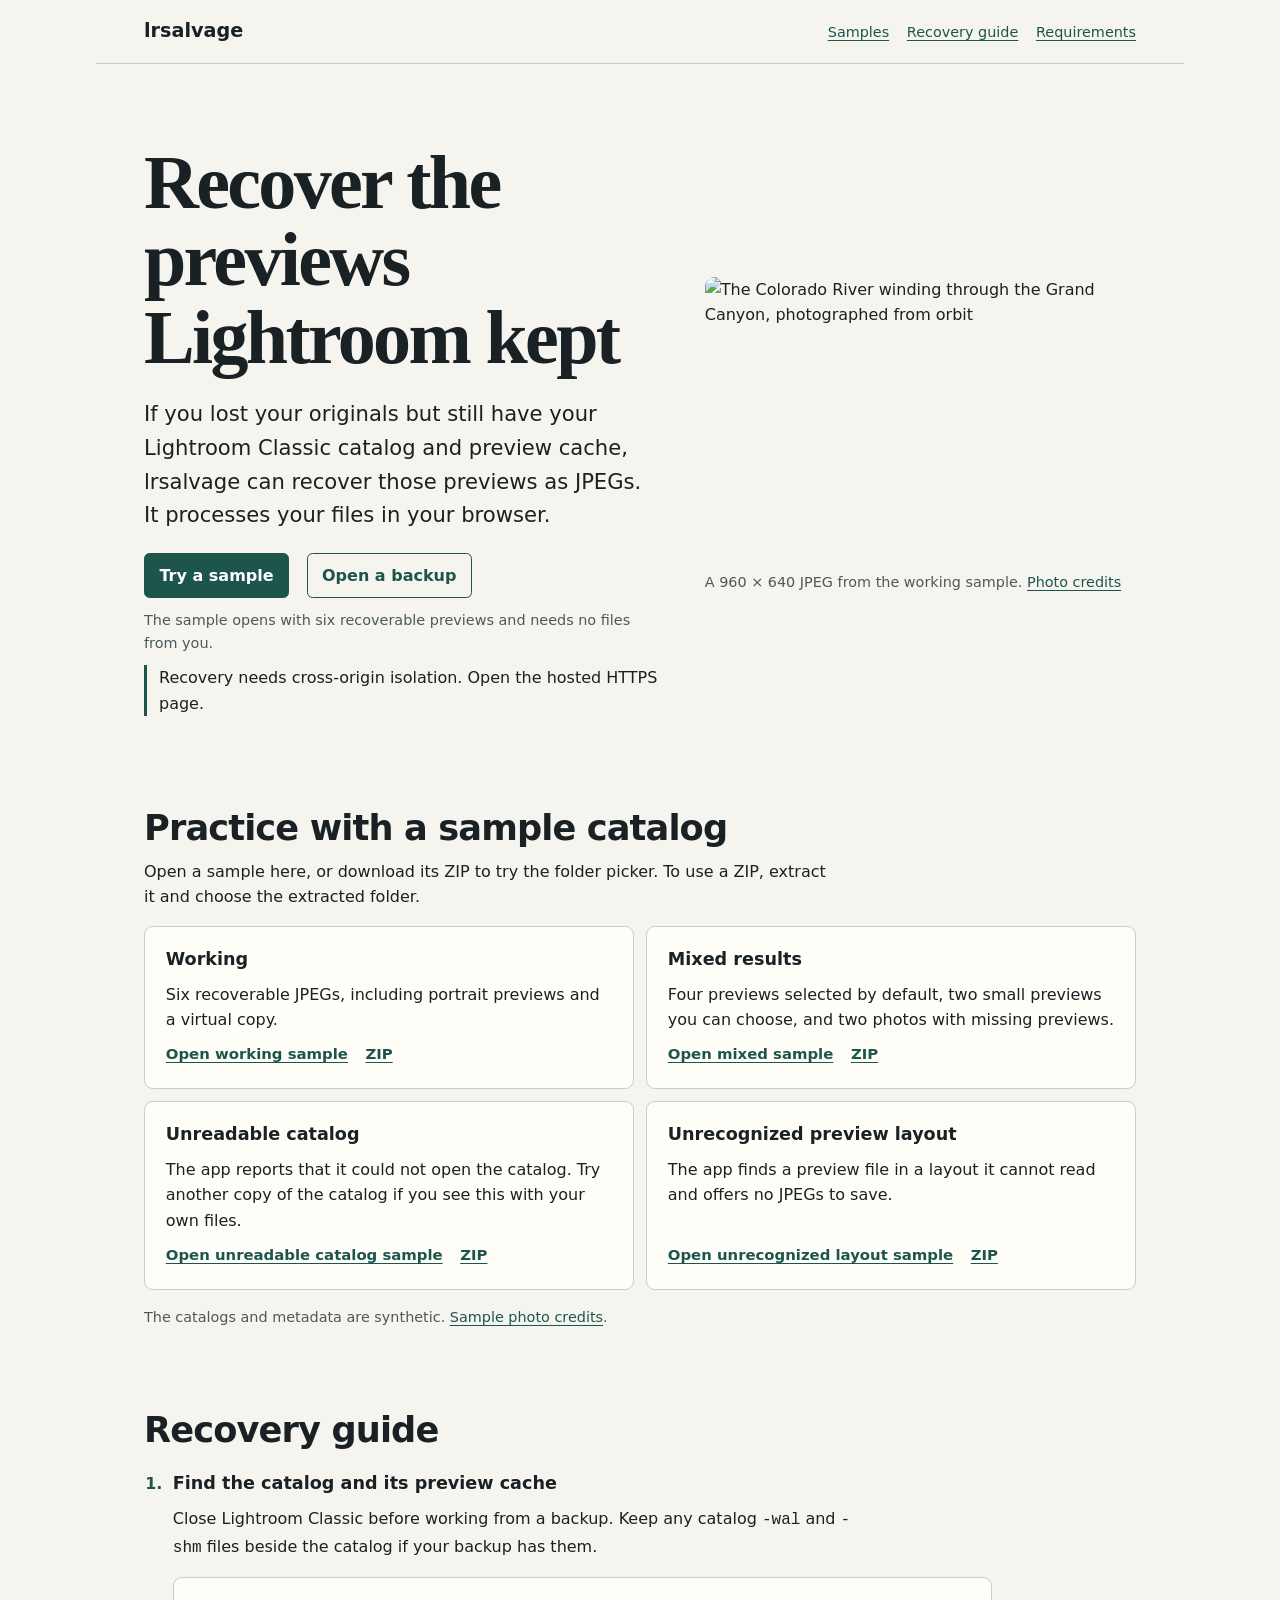
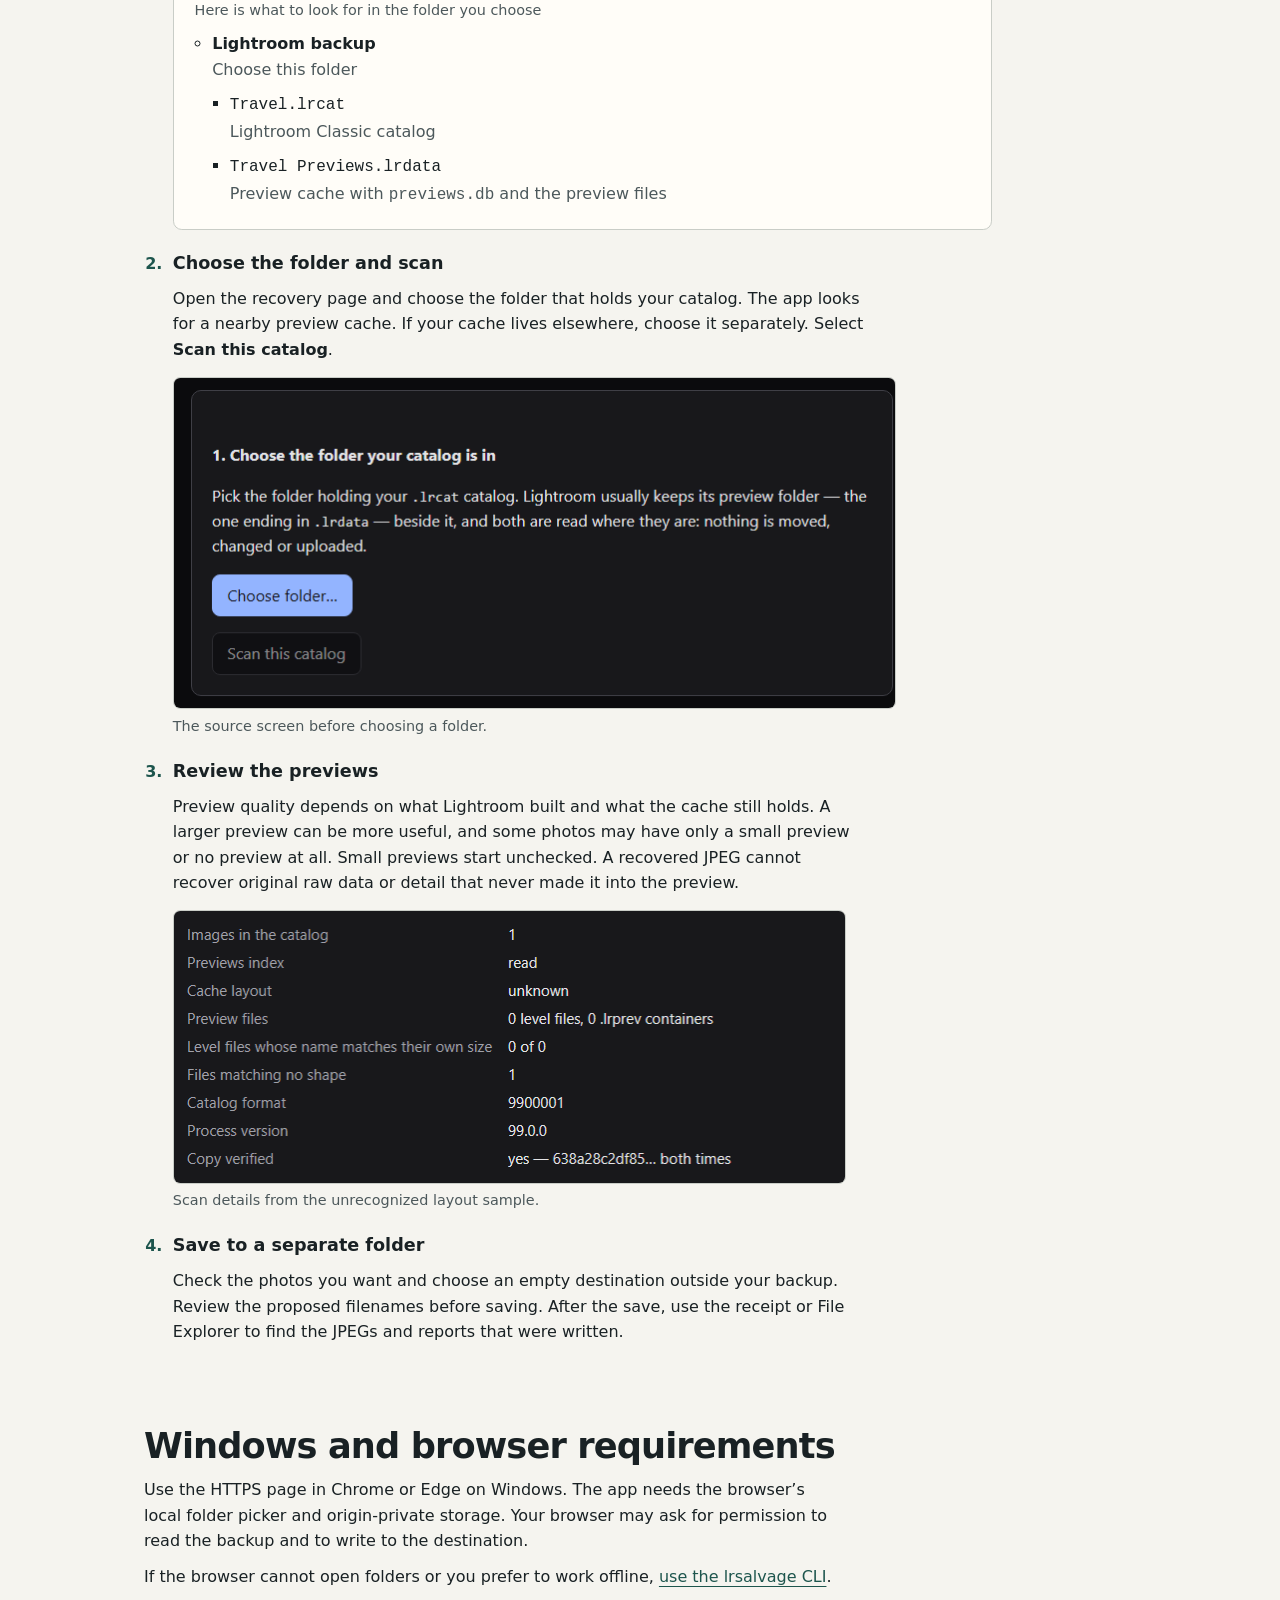
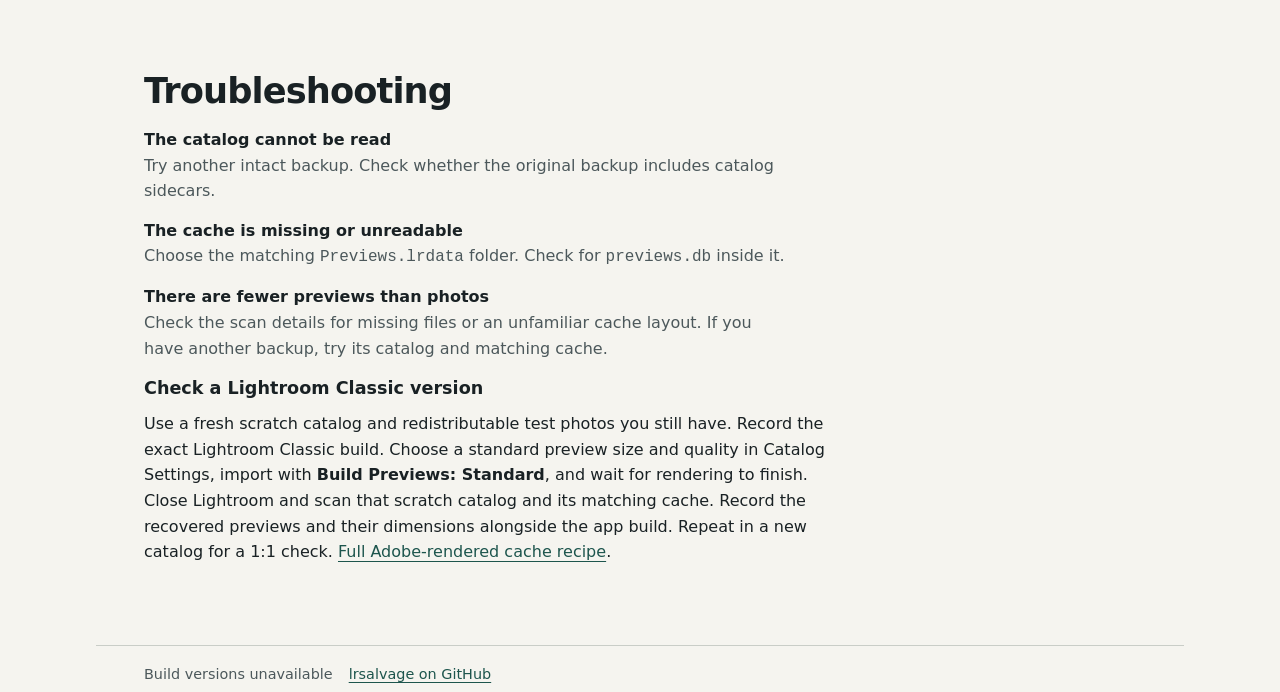
==== crates/lrsalvage-app/web/launch.html @ 4a23bbd0 "feat: ship browser practice samples and static app build Refs #170" ====
<!doctype html>
<html lang="en">
<head>
  <meta charset="utf-8">
  <meta name="viewport" content="width=device-width, initial-scale=1">
  <meta name="description" content="Recover JPEG previews from a Lightroom Classic catalog and preview cache in your browser.">
  <title>lrsalvage · Lightroom Classic preview recovery</title>
  <link rel="stylesheet" href="./launch.css">
  <script type="module" src="./launch.js"></script>
  <script type="module" src="./build-identity.js"></script>
</head>
<body>
  <header class="masthead">
    <a href="./" aria-current="page">lrsalvage</a>
    <nav aria-label="On this page">
      <a href="#samples">Samples</a>
      <a href="#guide">Recovery guide</a>
      <a href="#requirements">Requirements</a>
    </nav>
  </header>
  <main>
    <section class="intro" aria-labelledby="title">
      <div>
        <h1 id="title">Recover the previews Lightroom kept</h1>
        <p class="summary">
          If you lost your originals but still have your Lightroom Classic catalog and preview cache,
          lrsalvage can recover those previews as JPEGs. It processes your files in your browser.
        </p>
        <div class="actions">
          <a class="primary" href="./recovery?sample=working">Try a sample</a>
          <a class="secondary" href="./recovery">Open a backup</a>
        </div>
        <p class="fine">The sample opens with six recoverable previews and needs no files from you.</p>
        <p id="browser-warning" role="status" hidden></p>
      </div>
      <figure class="example">
        <img src="./practice/preview.jpg" width="960" height="640" alt="The Colorado River winding through the Grand Canyon, photographed from orbit">
        <figcaption>A 960 × 640 JPEG from the working sample. <a href="./practice/credits.txt">Photo credits</a></figcaption>
      </figure>
    </section>

    <section id="samples" aria-labelledby="sample-title">
      <h2 id="sample-title">Practice with a sample catalog</h2>
      <p>Open a sample here, or download its ZIP to try the folder picker. To use a ZIP, extract it and choose the extracted folder.</p>
      <ul class="samples">
        <li>
          <h3>Working</h3>
          <p>Six recoverable JPEGs, including portrait previews and a virtual copy.</p>
          <div class="sample-actions">
            <a href="./recovery?sample=working">Open working sample</a>
            <a href="./practice/working.zip" download aria-label="Download working sample ZIP">ZIP</a>
          </div>
        </li>
        <li>
          <h3>Mixed results</h3>
          <p>Four previews selected by default, two small previews you can choose, and two photos with missing previews.</p>
          <div class="sample-actions">
            <a href="./recovery?sample=mixed">Open mixed sample</a>
            <a href="./practice/mixed.zip" download aria-label="Download mixed sample ZIP">ZIP</a>
          </div>
        </li>
        <li>
          <h3>Unreadable catalog</h3>
          <p>The app reports that it could not open the catalog. Try another copy of the catalog if you see this with your own files.</p>
          <div class="sample-actions">
            <a href="./recovery?sample=unreadable-catalog">Open unreadable catalog sample</a>
            <a href="./practice/unreadable-catalog.zip" download aria-label="Download unreadable catalog sample ZIP">ZIP</a>
          </div>
        </li>
        <li>
          <h3>Unrecognized preview layout</h3>
          <p>The app finds a preview file in a layout it cannot read and offers no JPEGs to save.</p>
          <div class="sample-actions">
            <a href="./recovery?sample=unrecognized-layout">Open unrecognized layout sample</a>
            <a href="./practice/unrecognized-layout.zip" download aria-label="Download unrecognized layout sample ZIP">ZIP</a>
          </div>
        </li>
      </ul>
      <p class="fine">The catalogs and metadata are synthetic. <a href="./practice/credits.txt">Sample photo credits</a>.</p>
    </section>

    <section id="guide" aria-labelledby="guide-title">
      <h2 id="guide-title">Recovery guide</h2>
      <ol class="steps">
        <li>
          <h3>Find the catalog and its preview cache</h3>
          <p>
            Close Lightroom Classic before working from a backup. Keep any catalog
            <code>-wal</code> and <code>-shm</code> files beside the catalog if your backup has them.
          </p>
          <figure class="folder">
            <figcaption>Here is what to look for in the folder you choose</figcaption>
            <ul>
              <li><strong>Lightroom backup</strong><span>Choose this folder</span>
                <ul>
                  <li><code>Travel.lrcat</code><span>Lightroom Classic catalog</span></li>
                  <li><code>Travel Previews.lrdata</code><span>Preview cache with <code>previews.db</code> and the preview files</span></li>
                </ul>
              </li>
            </ul>
          </figure>
        </li>
        <li>
          <h3>Choose the folder and scan</h3>
          <p>
            Open the recovery page and choose the folder that holds your catalog. The app looks
            for a nearby preview cache. If your cache lives elsewhere, choose it separately.
            Select <strong>Scan this catalog</strong>.
          </p>
          <figure class="guide-shot">
            <img src="./guide/choose-folder.png" width="723" height="331" loading="lazy" alt="Recovery source screen with a Choose folder button above Scan this catalog">
            <figcaption>The source screen before choosing a folder.</figcaption>
          </figure>
        </li>
        <li>
          <h3>Review the previews</h3>
          <p>
            Preview quality depends on what Lightroom built and what the cache still holds.
            A larger preview can be more useful, and some photos may have only a small preview
            or no preview at all. Small previews start unchecked. A recovered JPEG cannot recover
            original raw data or detail that never made it into the preview.
          </p>
          <figure class="guide-shot">
            <img src="./guide/unrecognized-layout.png" width="673" height="272" loading="lazy" alt="Scan details showing that the preview index was read, the cache layout is unknown, and one file matched no known layout">
            <figcaption>Scan details from the unrecognized layout sample.</figcaption>
          </figure>
        </li>
        <li>
          <h3>Save to a separate folder</h3>
          <p>
            Check the photos you want and choose an empty destination outside your backup.
            Review the proposed filenames before saving. After the save, use the receipt or
            File Explorer to find the JPEGs and reports that were written.
          </p>
        </li>
      </ol>
    </section>

    <section id="requirements" aria-labelledby="requirements-title">
      <h2 id="requirements-title">Windows and browser requirements</h2>
      <p>
        Use the HTTPS page in Chrome or Edge on Windows. The app needs the browser’s local
        folder picker and origin-private storage. Your browser may ask for permission
        to read the backup and to write to the destination.
      </p>
      <p>
        If the browser cannot open folders or you prefer to work offline,
        <a href="https://github.com/marcd35/lrsalvage#quick-start">use the lrsalvage CLI</a>.
      </p>
    </section>

    <section id="troubleshooting" aria-labelledby="troubleshooting-title">
      <h2 id="troubleshooting-title">Troubleshooting</h2>
      <dl>
        <dt>The catalog cannot be read</dt>
        <dd>Try another intact backup. Check whether the original backup includes catalog sidecars.</dd>
        <dt>The cache is missing or unreadable</dt>
        <dd>Choose the matching <code>Previews.lrdata</code> folder. Check for <code>previews.db</code> inside it.</dd>
        <dt>There are fewer previews than photos</dt>
        <dd>Check the scan details for missing files or an unfamiliar cache layout. If you have another backup, try its catalog and matching cache.</dd>
      </dl>
      <h3>Check a Lightroom Classic version</h3>
      <p>
        Use a fresh scratch catalog and redistributable test photos you still have. Record the exact
        Lightroom Classic build. Choose a standard preview size and quality in Catalog Settings,
        import with <strong>Build Previews: Standard</strong>, and wait for rendering to finish.
        Close Lightroom and scan that scratch catalog and its matching cache. Record the recovered
        previews and their dimensions alongside the app build. Repeat in a new catalog for a 1:1 check.
        <a href="https://github.com/marcd35/lrsalvage/blob/main/docs/agents/rendering-a-test-cache.md">Full Adobe-rendered cache recipe</a>.
      </p>
    </section>
  </main>
  <footer>
    <p data-build-identity aria-label="Build versions">Build versions loading…</p>
    <p><a href="https://github.com/marcd35/lrsalvage">lrsalvage on GitHub</a></p>
  </footer>
</body>
</html>
---- crates/lrsalvage-app/web/launch.css ----
:root {
  color-scheme: light dark;
  --bg: #f5f4ef;
  --surface: #fffdf8;
  --ink: #192124;
  --muted: #4c585b;
  --line: #c9cdc7;
  --accent: #1d554d;
  --on-accent: #fff;
  font: 16px/1.6 system-ui, sans-serif;
}

@media (prefers-color-scheme: dark) {
  :root {
    --bg: #171b1c;
    --surface: #202728;
    --ink: #f5f4ef;
    --muted: #c2cccc;
    --line: #4a5958;
    --accent: #a9e2cc;
    --on-accent: #12342f;
  }
}

* { box-sizing: border-box; }
html { scroll-padding-block: 1rem; }
body { margin: 0; background: var(--bg); color: var(--ink); }
a { color: var(--accent); text-underline-offset: 0.22em; }
a:focus-visible { outline: 2px solid var(--accent); outline-offset: 4px; }
main, .masthead, footer { max-width: 68rem; margin-inline: auto; padding-inline: clamp(1rem, 4vw, 3rem); }

.masthead {
  display: flex;
  align-items: baseline;
  justify-content: space-between;
  flex-wrap: wrap;
  gap: 0.5rem 1.5rem;
  padding-block: 1rem;
  border-bottom: 1px solid var(--line);
}

.masthead > a { color: var(--ink); font-size: 1.2rem; font-weight: 750; text-decoration: none; }
nav, .actions, .sample-actions { display: flex; flex-wrap: wrap; align-items: baseline; gap: 0.4rem 1.1rem; }
nav { font-size: 0.9rem; }
section { margin-block: clamp(2.5rem, 7vw, 5rem); }
.intro { display: grid; align-items: center; gap: clamp(1.2rem, 4vw, 2.7rem); }
@media (min-width: 50rem) {
  .intro { grid-template-columns: 1.2fr 1fr; }
}
.example { margin: 0; }
.example img { display: block; width: 100%; height: auto; border-radius: 0.55rem; }
.example figcaption { margin-top: 0.4rem; }
h1, h2, h3, p { margin: 0; }
h1 { font: 650 clamp(2.5rem, 6vw, 4.75rem)/1.02 Georgia, serif; letter-spacing: -0.035em; text-wrap: balance; }
h2 { font-size: clamp(1.6rem, 3vw, 2.2rem); letter-spacing: -0.025em; line-height: 1.18; }
h3 { font-size: 1.1rem; line-height: 1.35; }
section p { max-width: 68ch; margin-block: 0.65rem; }
.summary { font-size: clamp(1.12rem, 2vw, 1.32rem); margin-block: 1.3rem; }
.fine, figcaption, dd { color: var(--muted); }
.fine, figcaption { font-size: 0.9rem; }
.primary, .secondary { display: inline-block; padding: 0.55rem 0.9rem; font-weight: 650; border: 1px solid var(--accent); border-radius: 0.35rem; }
.primary { background: var(--accent); color: var(--on-accent); text-decoration: none; }
.secondary { text-decoration: none; }
.primary:hover, .secondary:hover { text-decoration: underline; }
#browser-warning { padding-left: 0.75rem; border-left: 3px solid var(--accent); }
.samples { display: grid; grid-template-columns: repeat(auto-fit, minmax(min(100%, 21rem), 1fr)); gap: 0.75rem; padding: 0; }
.samples li, .folder { background: var(--surface); border: 1px solid var(--line); border-radius: 0.55rem; padding: clamp(0.85rem, 3vw, 1.3rem); }
.samples li { display: flex; flex-direction: column; list-style: none; }
.sample-actions { margin-top: auto; font-size: 0.93rem; font-weight: 600; }
.steps { padding-left: 1.5rem; max-width: 53rem; }
.steps > li { margin-block: 1.3rem; padding-left: 0.3rem; }
.steps > li::marker { color: var(--accent); font-weight: 750; }
.folder { margin: 1rem 0 0; }
.folder ul { padding-left: 1.1rem; }
.folder li { margin-top: 0.55rem; }
.folder span { display: block; color: var(--muted); }
.guide-shot { margin: 0.9rem 0 0; }
.guide-shot img { display: block; max-width: 100%; height: auto; border-radius: 0.45rem; border: 1px solid var(--line); }
.guide-shot figcaption { margin-top: 0.35rem; }
code { overflow-wrap: anywhere; }
dt { font-weight: 650; }
dd { margin: 0 0 0.85rem; max-width: 64ch; }
footer { border-top: 1px solid var(--line); display: flex; flex-wrap: wrap; gap: 0.4rem 1rem; padding-block: 1.1rem; font-size: 0.9rem; color: var(--muted); }
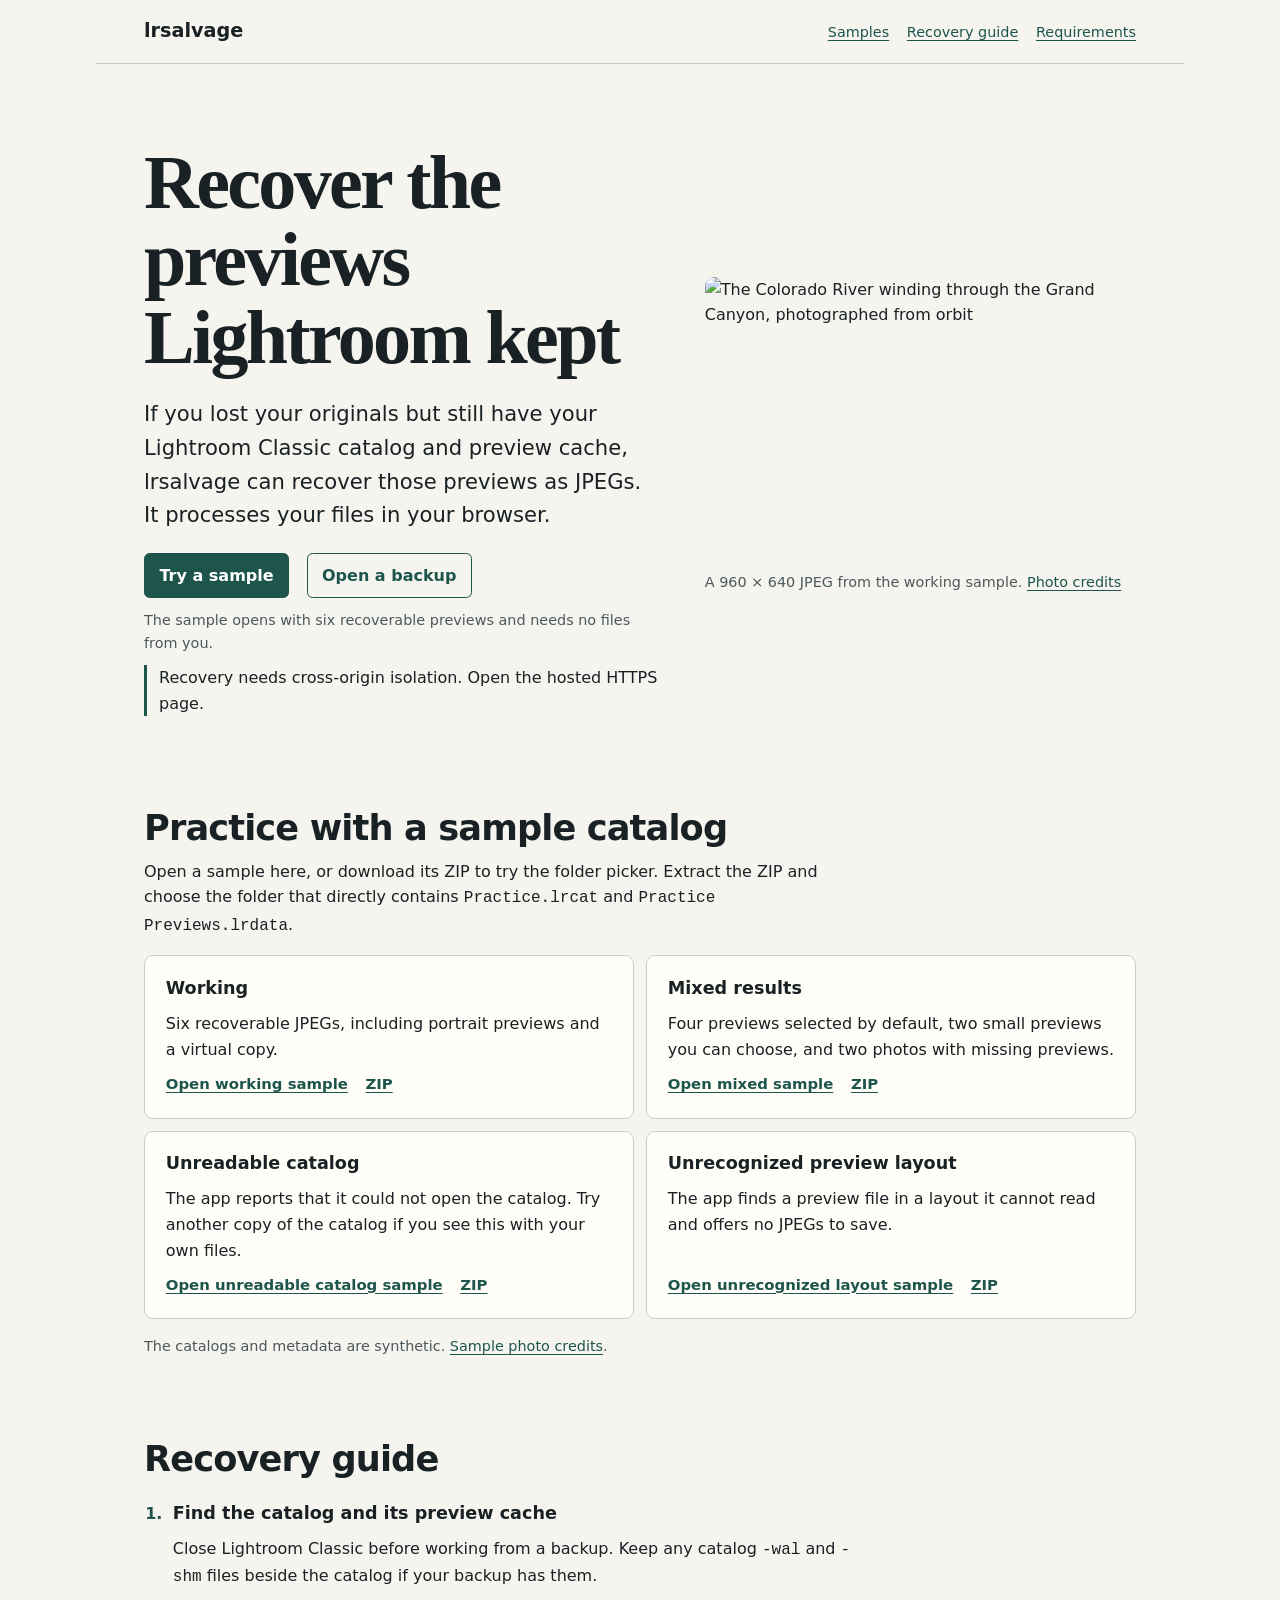
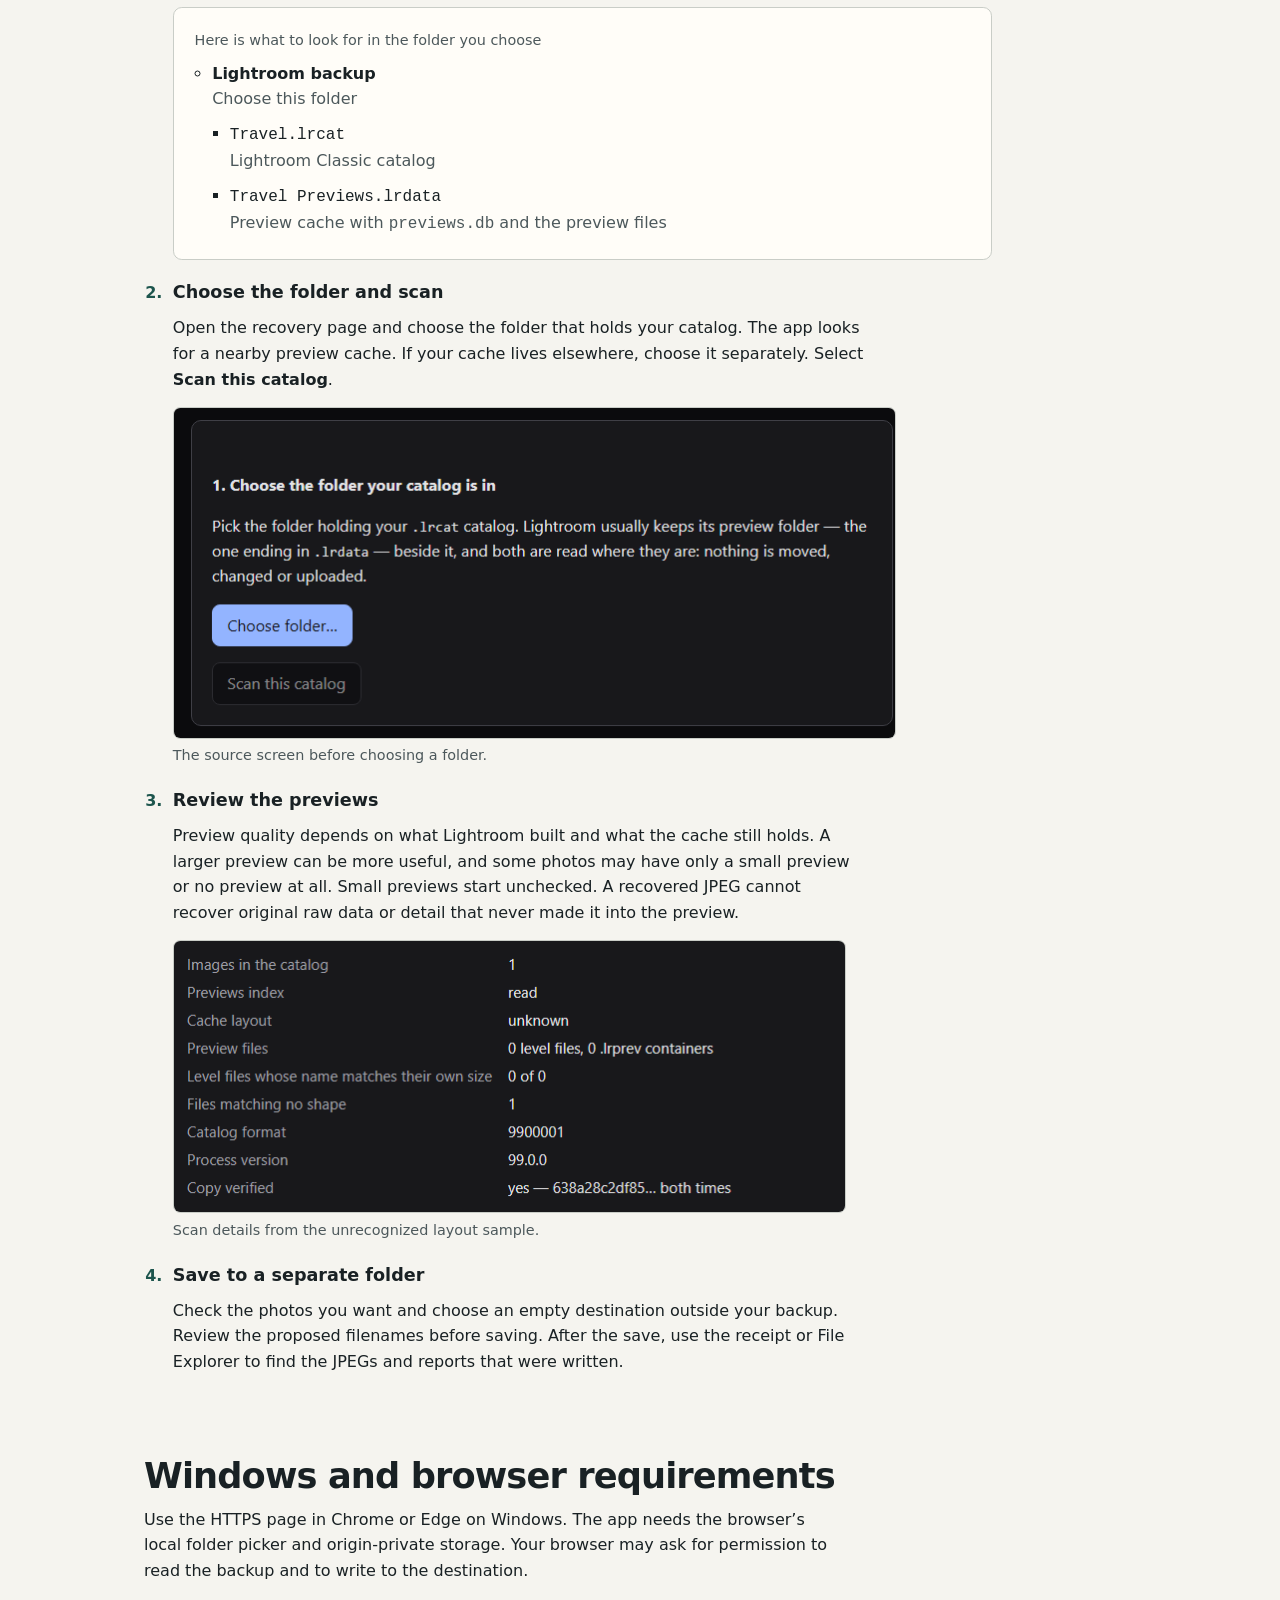
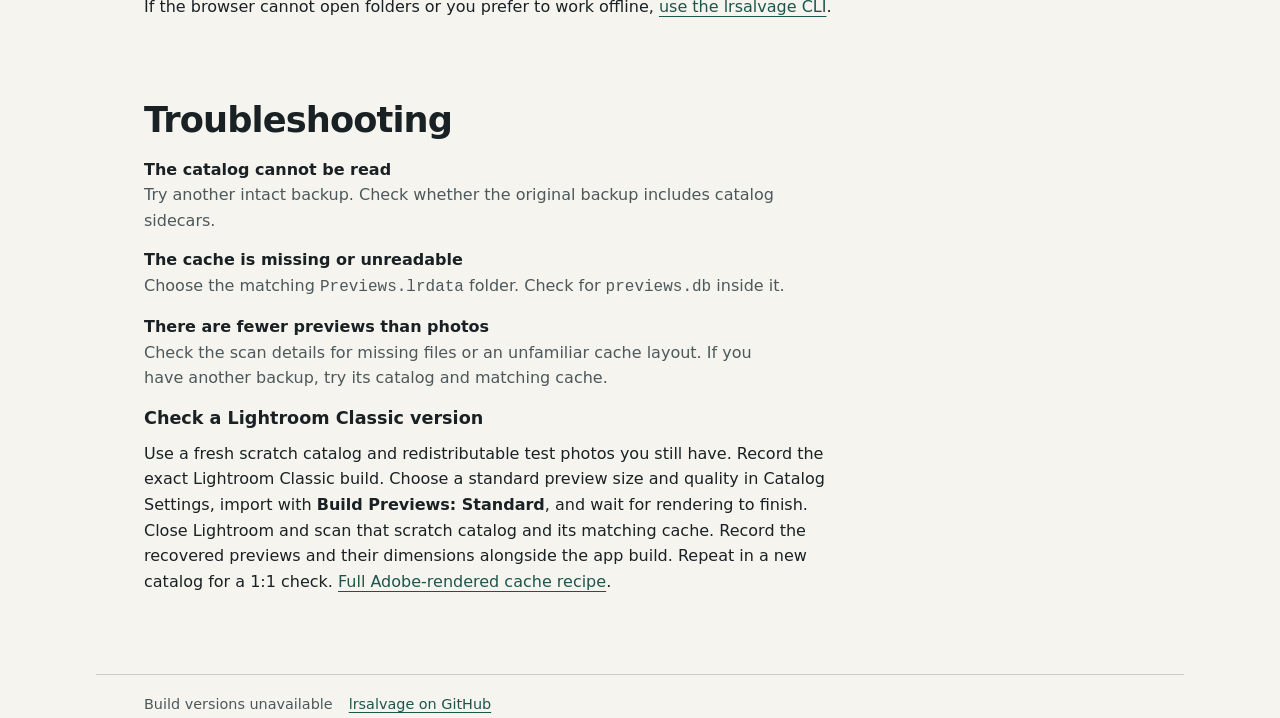
==== commit 8a802173: "fix: package tracked browser assets only Refs #170" ====
--- a/crates/lrsalvage-app/web/launch.html
+++ b/crates/lrsalvage-app/web/launch.html
@@ -41,7 +41,7 @@
 
     <section id="samples" aria-labelledby="sample-title">
       <h2 id="sample-title">Practice with a sample catalog</h2>
-      <p>Open a sample here, or download its ZIP to try the folder picker. To use a ZIP, extract it and choose the extracted folder.</p>
+      <p>Open a sample here, or download its ZIP to try the folder picker. Extract the ZIP and choose the folder that directly contains <code>Practice.lrcat</code> and <code>Practice Previews.lrdata</code>.</p>
       <ul class="samples">
         <li>
           <h3>Working</h3>
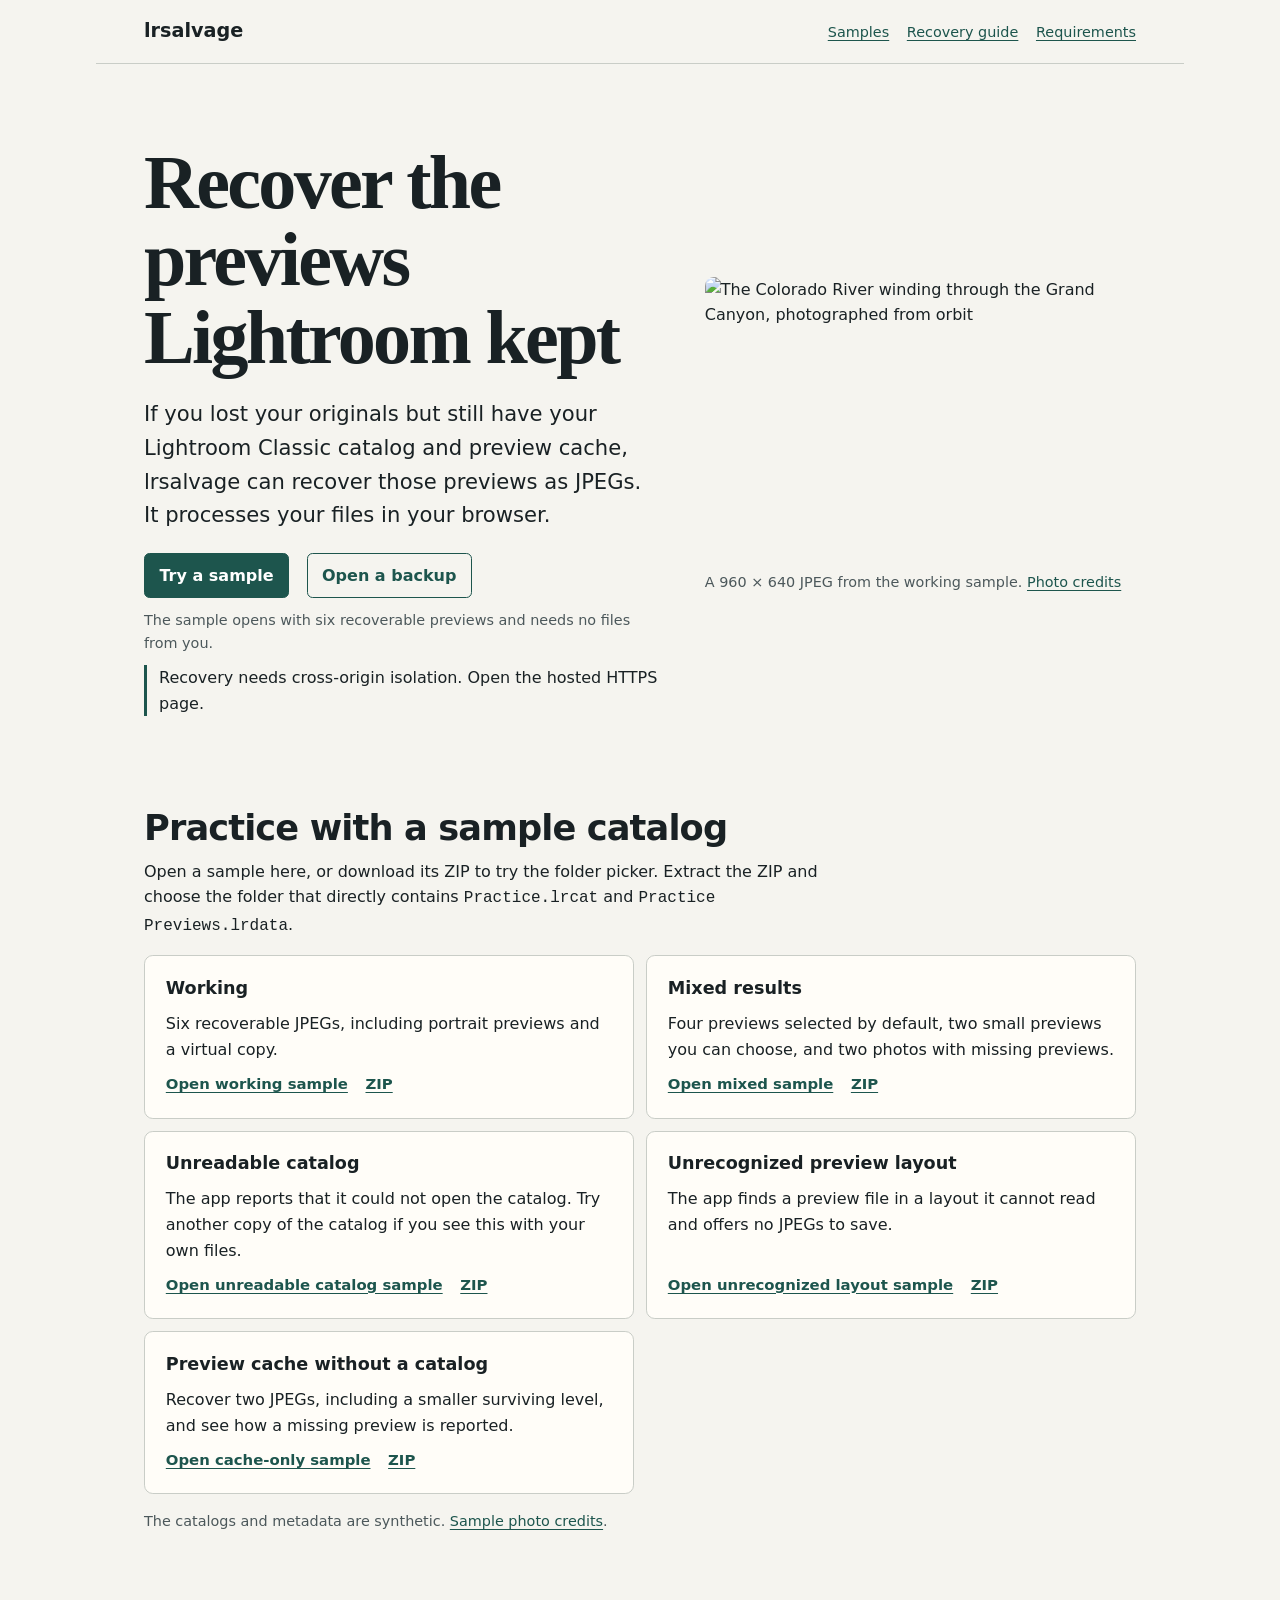
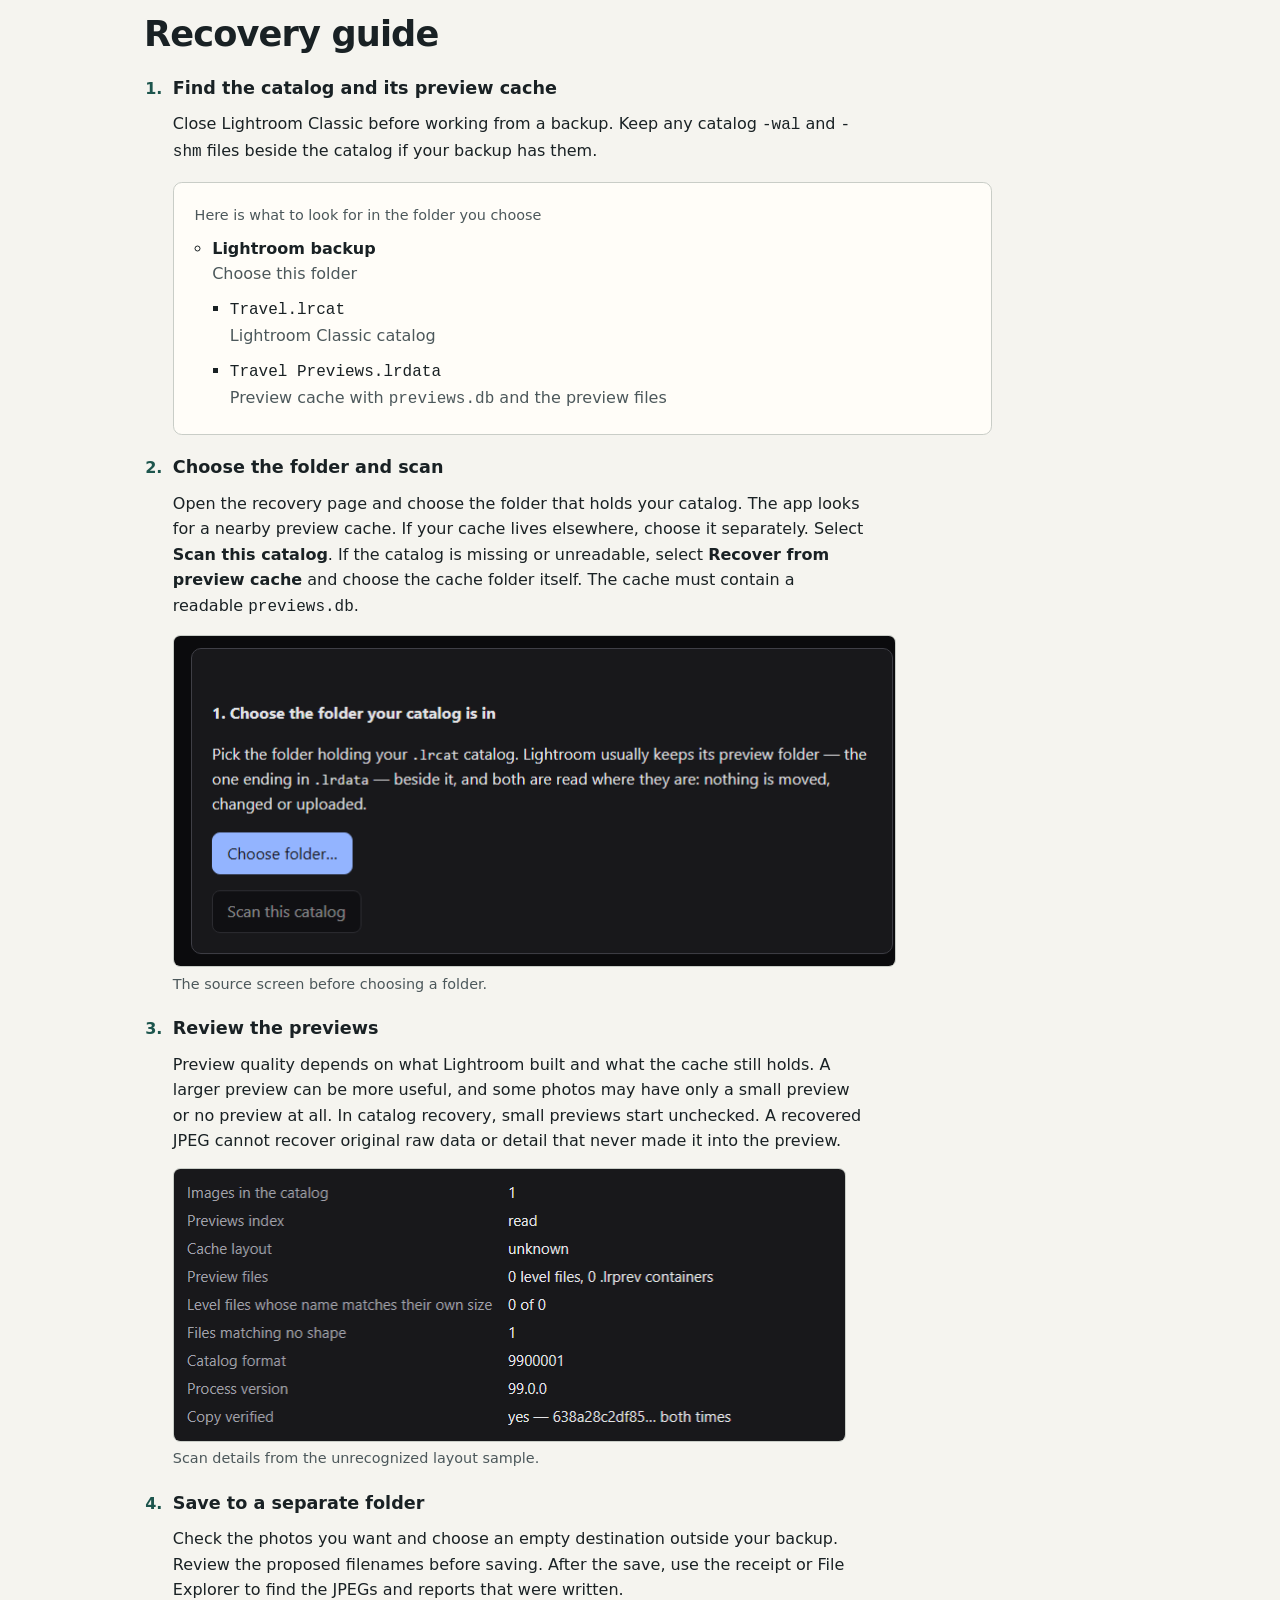
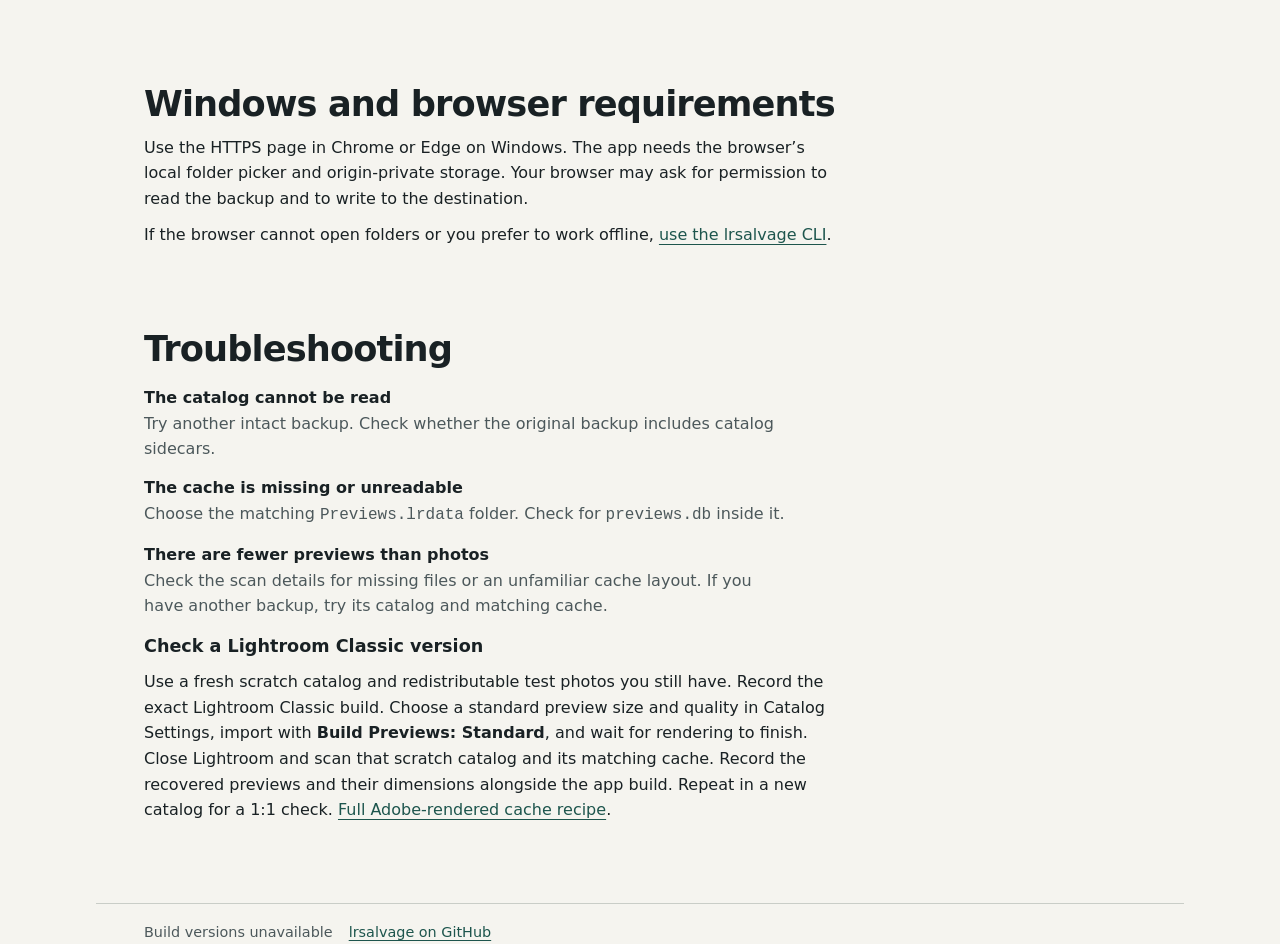
==== commit 8eeed8ea: "feat(app): recover indexed JPEGs without a catalog (#186)" ====
--- a/crates/lrsalvage-app/web/launch.html
+++ b/crates/lrsalvage-app/web/launch.html
@@ -75,6 +75,14 @@
             <a href="./practice/unrecognized-layout.zip" download aria-label="Download unrecognized layout sample ZIP">ZIP</a>
           </div>
         </li>
+        <li>
+          <h3>Preview cache without a catalog</h3>
+          <p>Recover two JPEGs, including a smaller surviving level, and see how a missing preview is reported.</p>
+          <div class="sample-actions">
+            <a href="./recovery?sample=cache-only">Open cache-only sample</a>
+            <a href="./practice/cache-only.zip" download aria-label="Download cache-only sample ZIP">ZIP</a>
+          </div>
+        </li>
       </ul>
       <p class="fine">The catalogs and metadata are synthetic. <a href="./practice/credits.txt">Sample photo credits</a>.</p>
     </section>
@@ -105,7 +113,9 @@
           <p>
             Open the recovery page and choose the folder that holds your catalog. The app looks
             for a nearby preview cache. If your cache lives elsewhere, choose it separately.
-            Select <strong>Scan this catalog</strong>.
+            Select <strong>Scan this catalog</strong>. If the catalog is missing or unreadable,
+            select <strong>Recover from preview cache</strong> and choose the cache folder itself.
+            The cache must contain a readable <code>previews.db</code>.
           </p>
           <figure class="guide-shot">
             <img src="./guide/choose-folder.png" width="723" height="331" loading="lazy" alt="Recovery source screen with a Choose folder button above Scan this catalog">
@@ -117,7 +127,7 @@
           <p>
             Preview quality depends on what Lightroom built and what the cache still holds.
             A larger preview can be more useful, and some photos may have only a small preview
-            or no preview at all. Small previews start unchecked. A recovered JPEG cannot recover
+            or no preview at all. In catalog recovery, small previews start unchecked. A recovered JPEG cannot recover
             original raw data or detail that never made it into the preview.
           </p>
           <figure class="guide-shot">
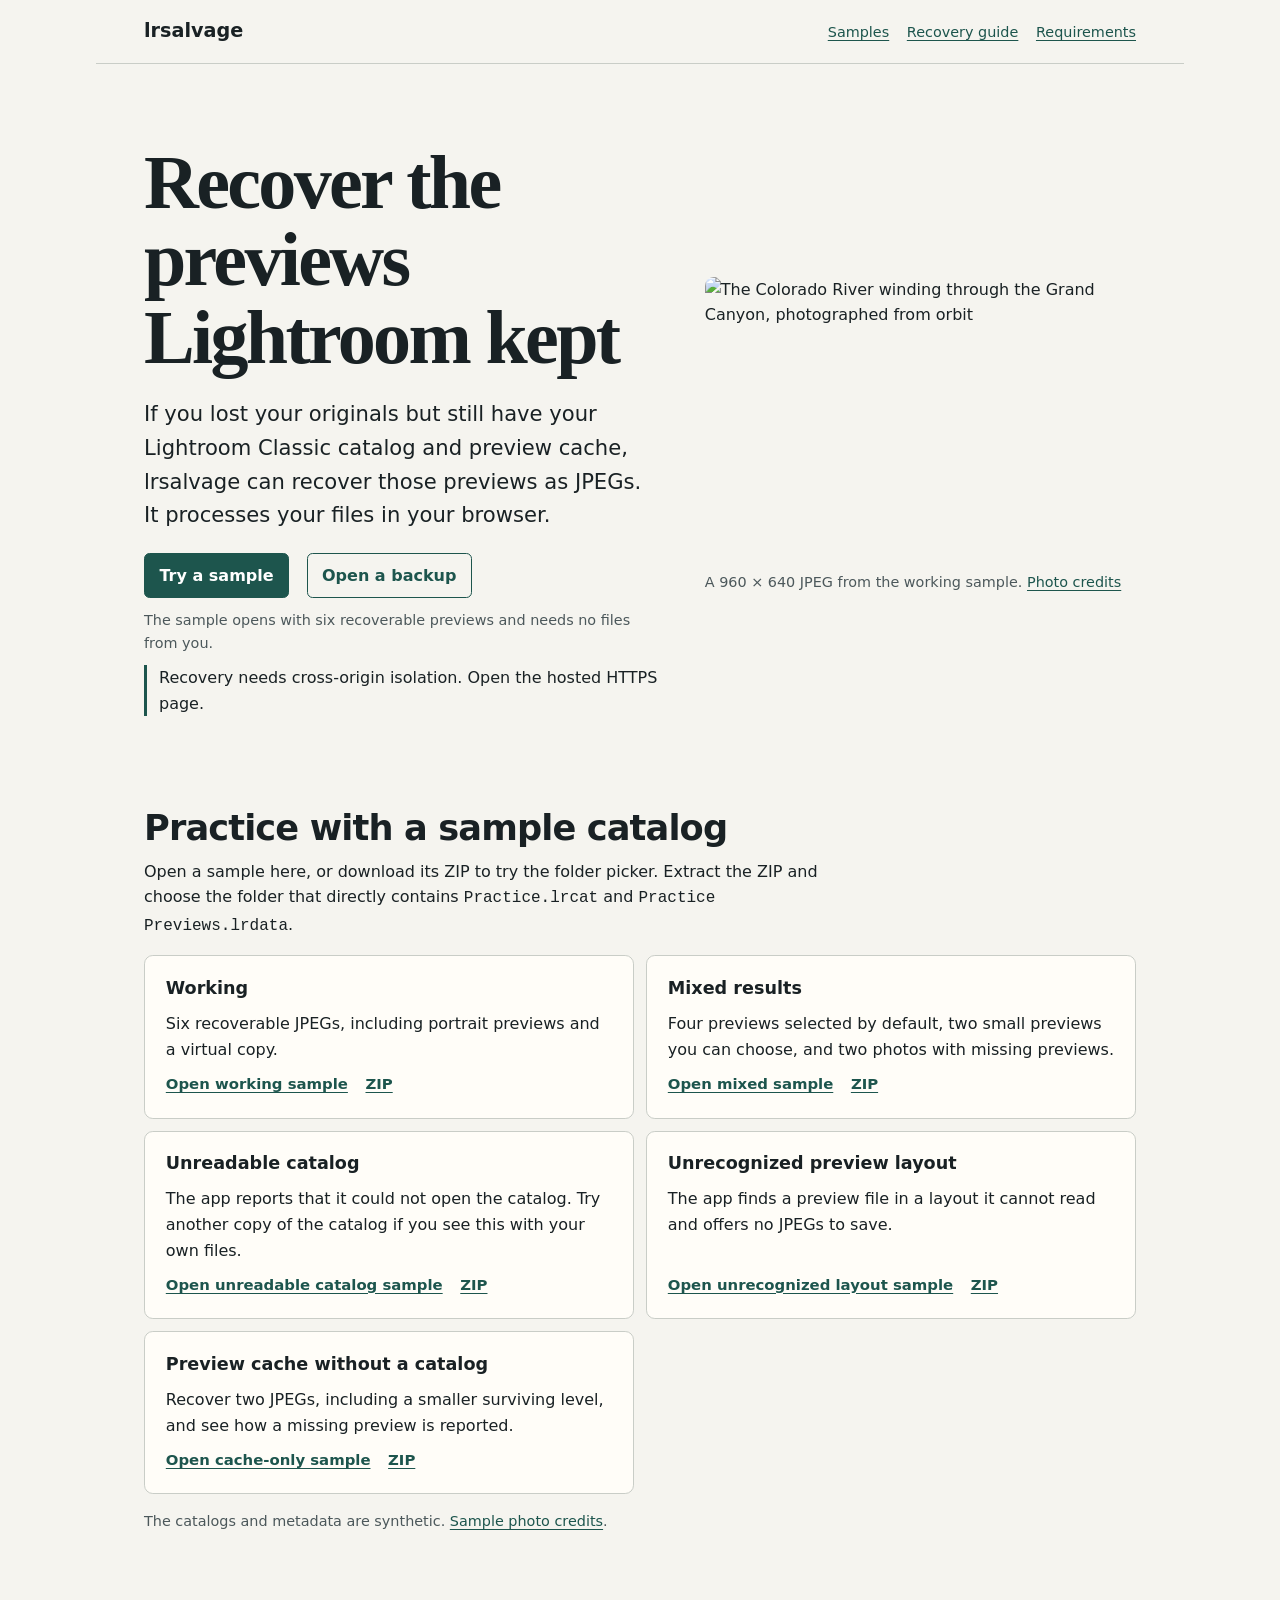
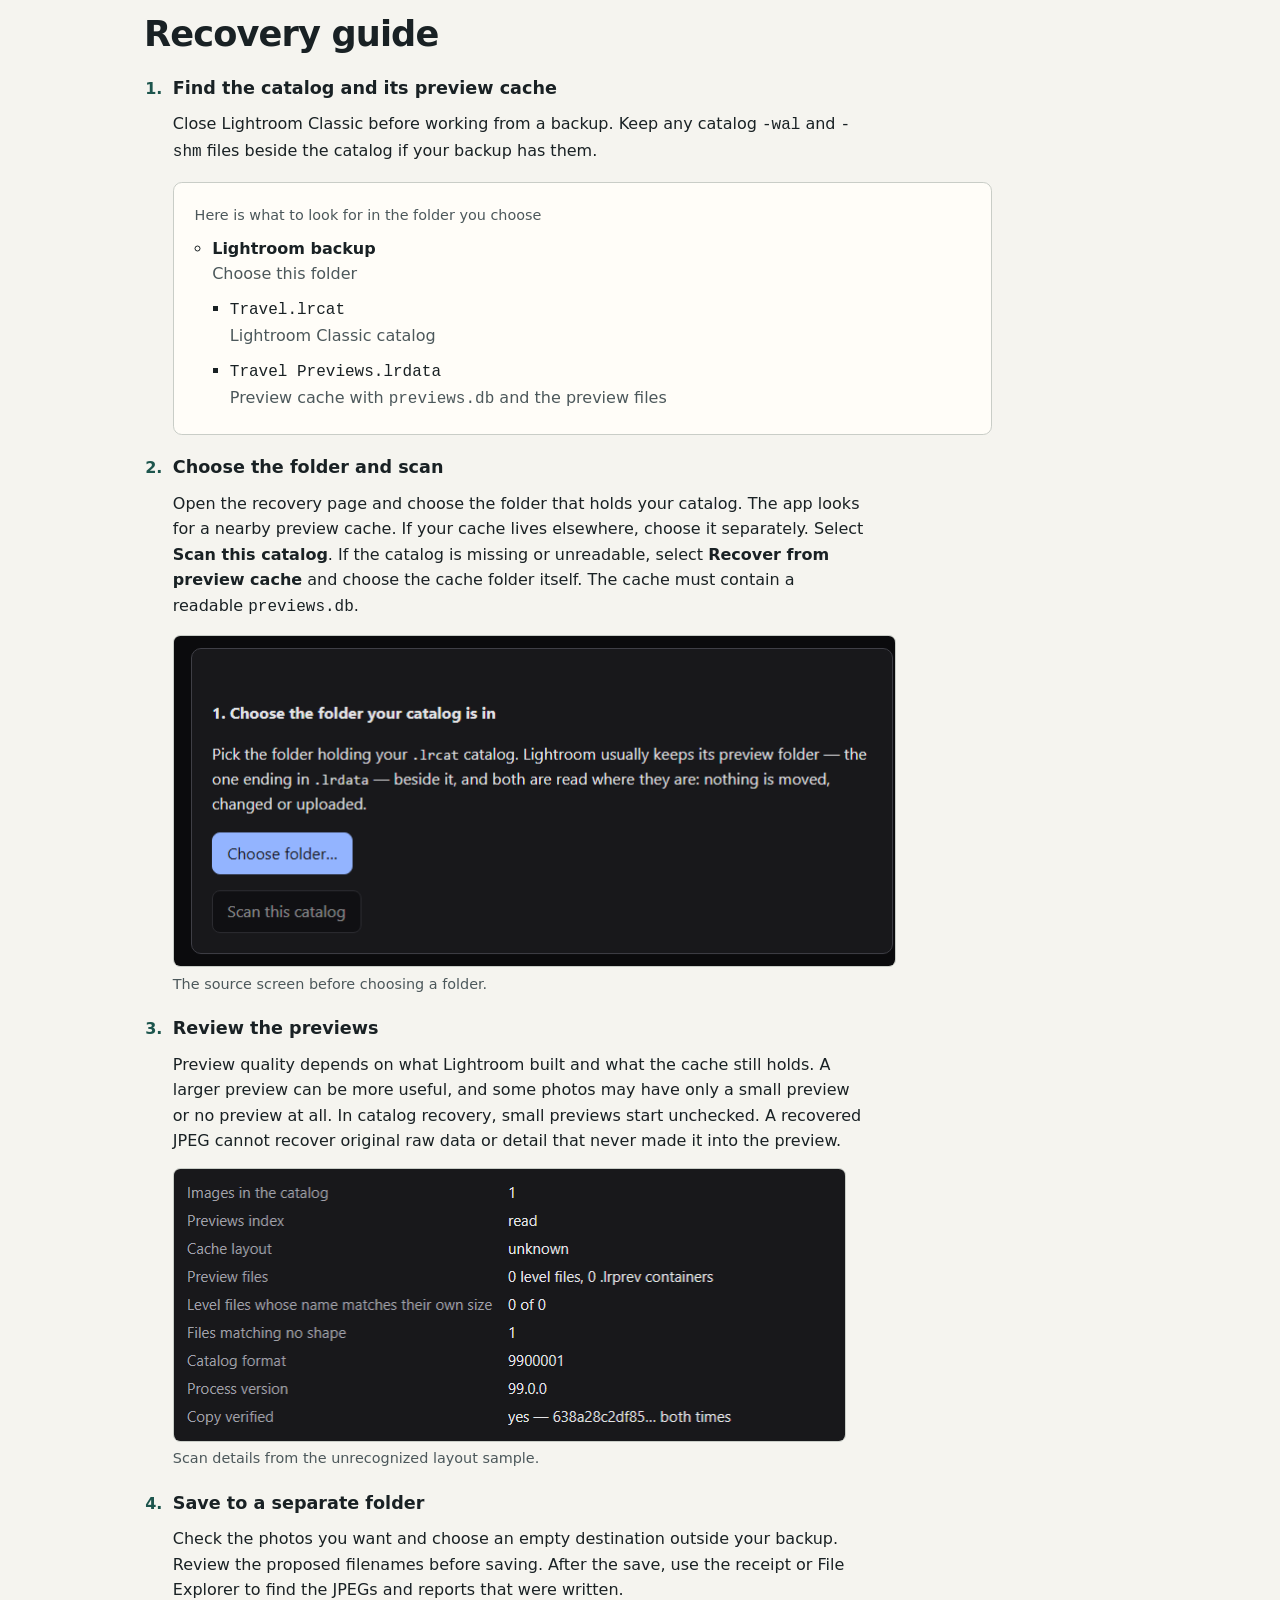
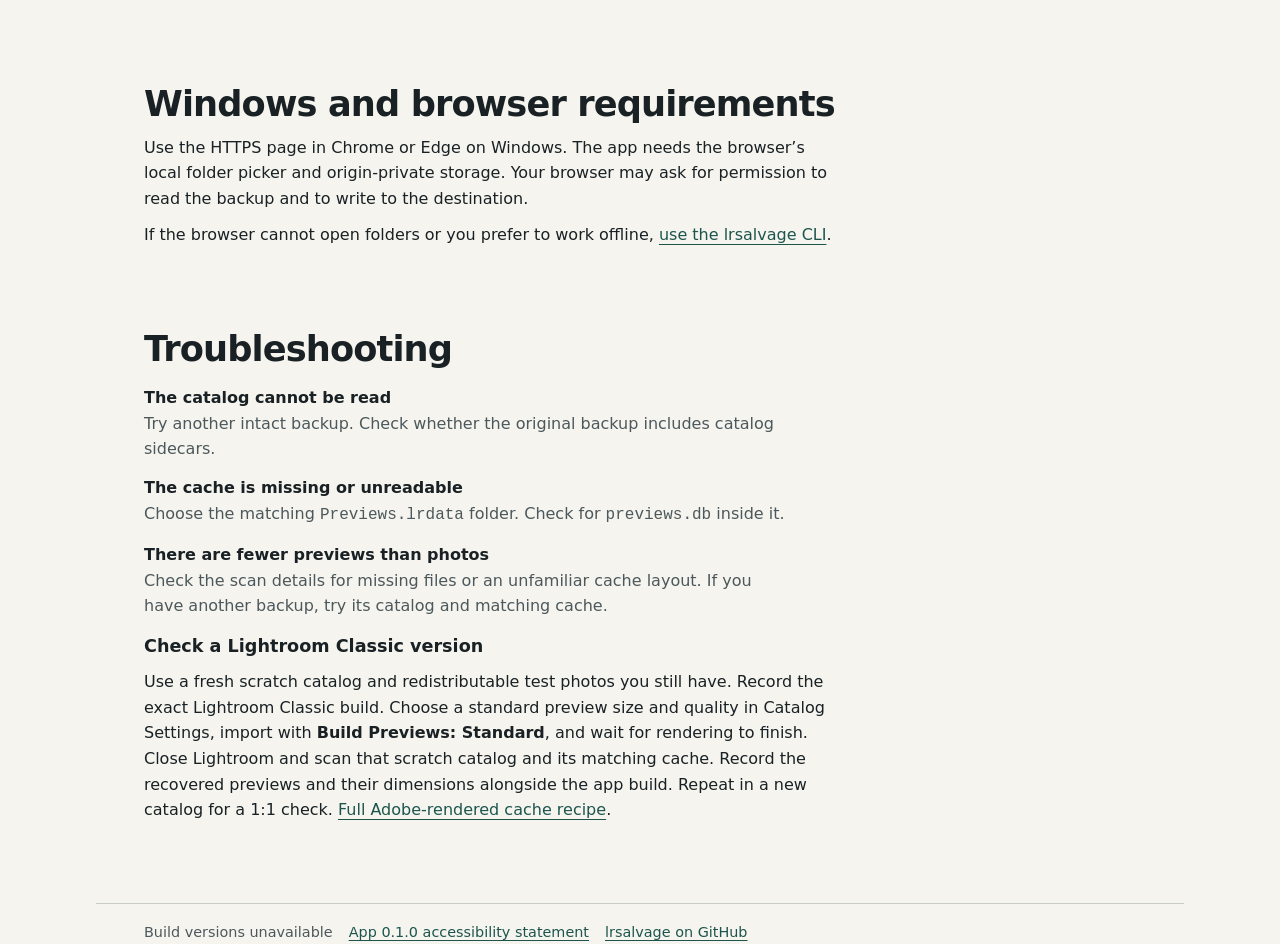
==== commit 54aa5a44: "docs(app): link the 0.1.0 accessibility statement" ====
--- a/crates/lrsalvage-app/web/launch.html
+++ b/crates/lrsalvage-app/web/launch.html
@@ -182,6 +182,7 @@
   </main>
   <footer>
     <p data-build-identity aria-label="Build versions">Build versions loading…</p>
+    <p><a href="https://github.com/marcd35/lrsalvage/blob/main/docs/app-0.1-accessibility.md">App 0.1.0 accessibility statement</a></p>
     <p><a href="https://github.com/marcd35/lrsalvage">lrsalvage on GitHub</a></p>
   </footer>
 </body>
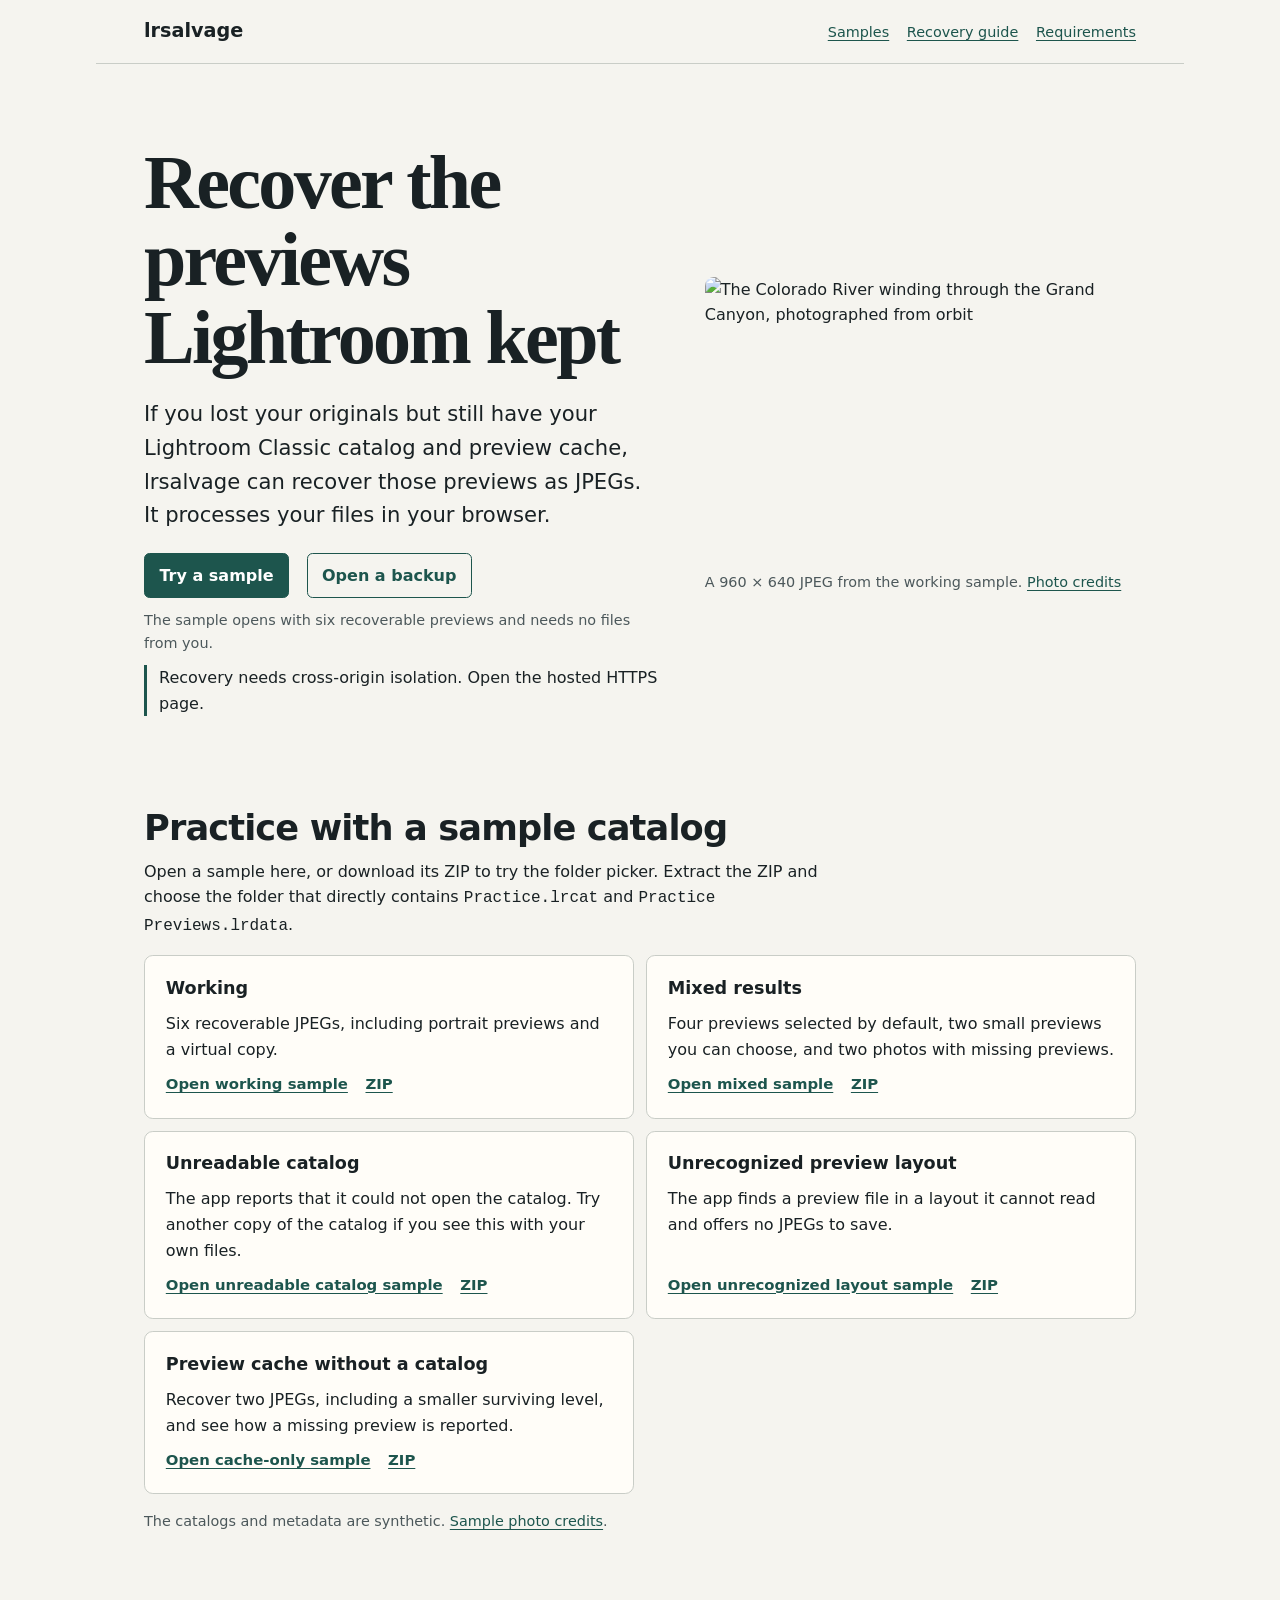
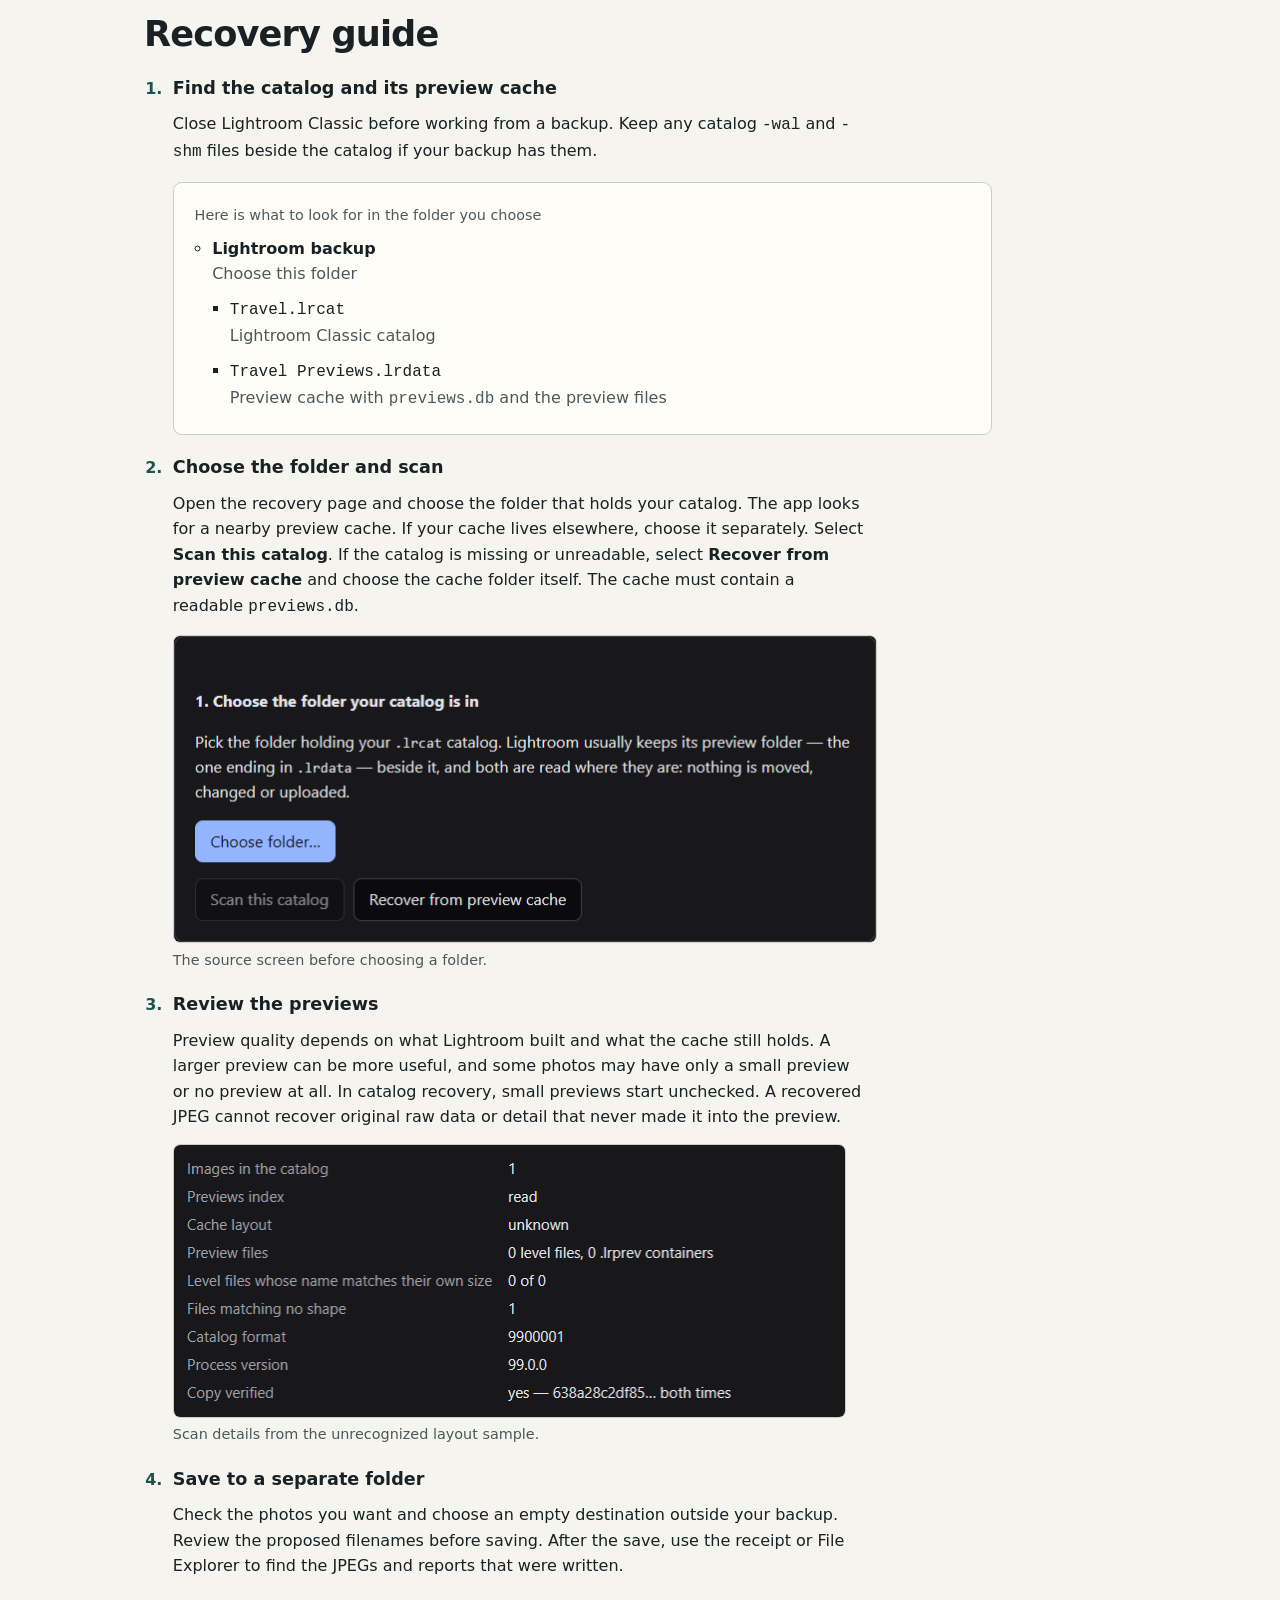
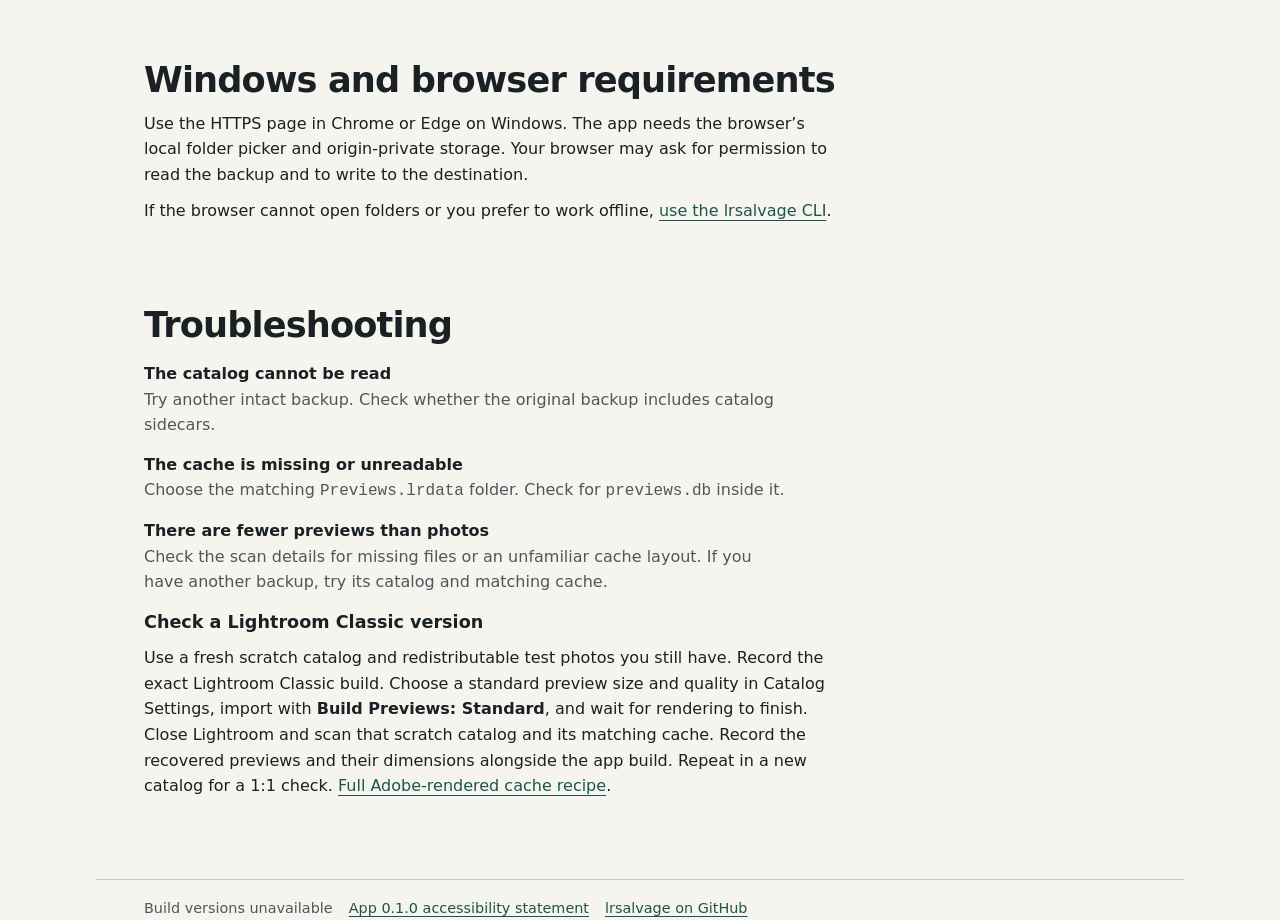
==== commit 4d458b68: "docs(app): refresh the recovery guide source screenshot" ====
--- a/crates/lrsalvage-app/web/launch.html
+++ b/crates/lrsalvage-app/web/launch.html
@@ -118,7 +118,7 @@
             The cache must contain a readable <code>previews.db</code>.
           </p>
           <figure class="guide-shot">
-            <img src="./guide/choose-folder.png" width="723" height="331" loading="lazy" alt="Recovery source screen with a Choose folder button above Scan this catalog">
+            <img src="./guide/choose-folder.png" width="704" height="307" loading="lazy" alt="Recovery source screen with Choose folder, Scan this catalog, and Recover from preview cache buttons">
             <figcaption>The source screen before choosing a folder.</figcaption>
           </figure>
         </li>
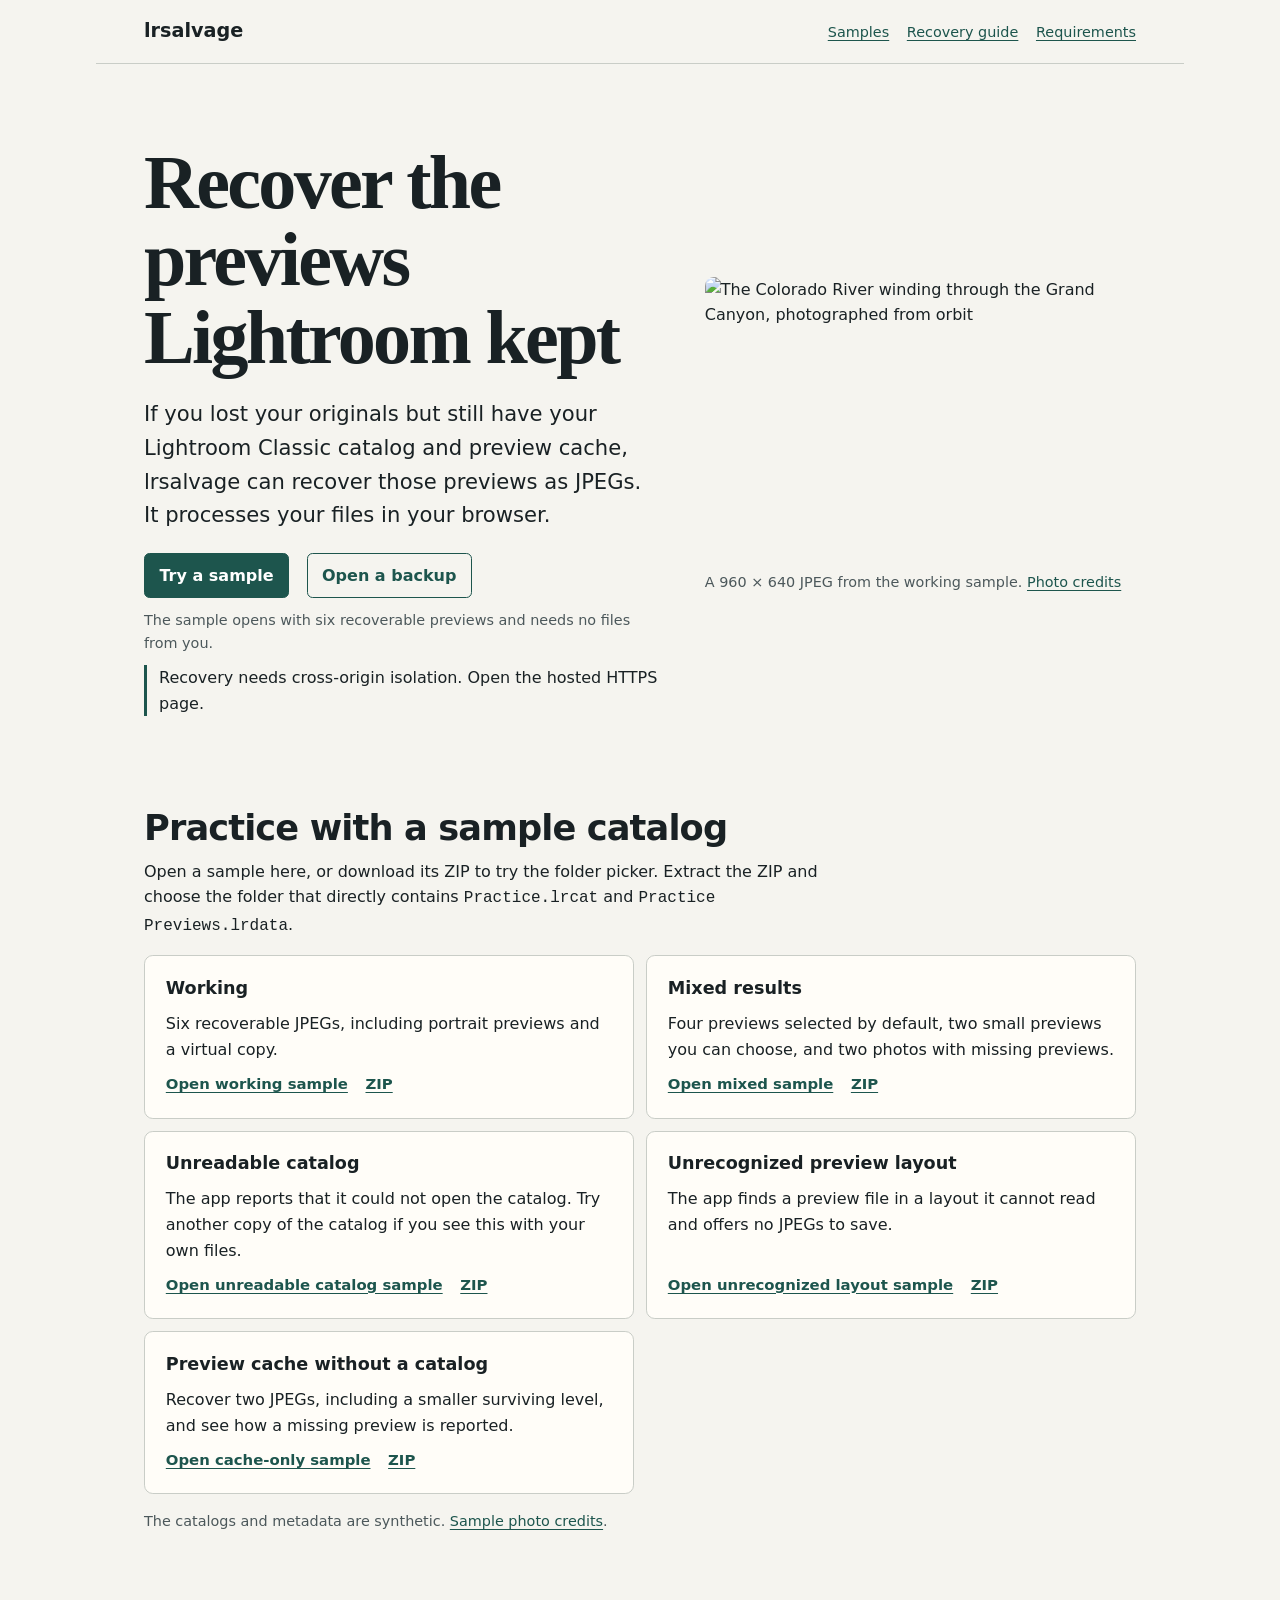
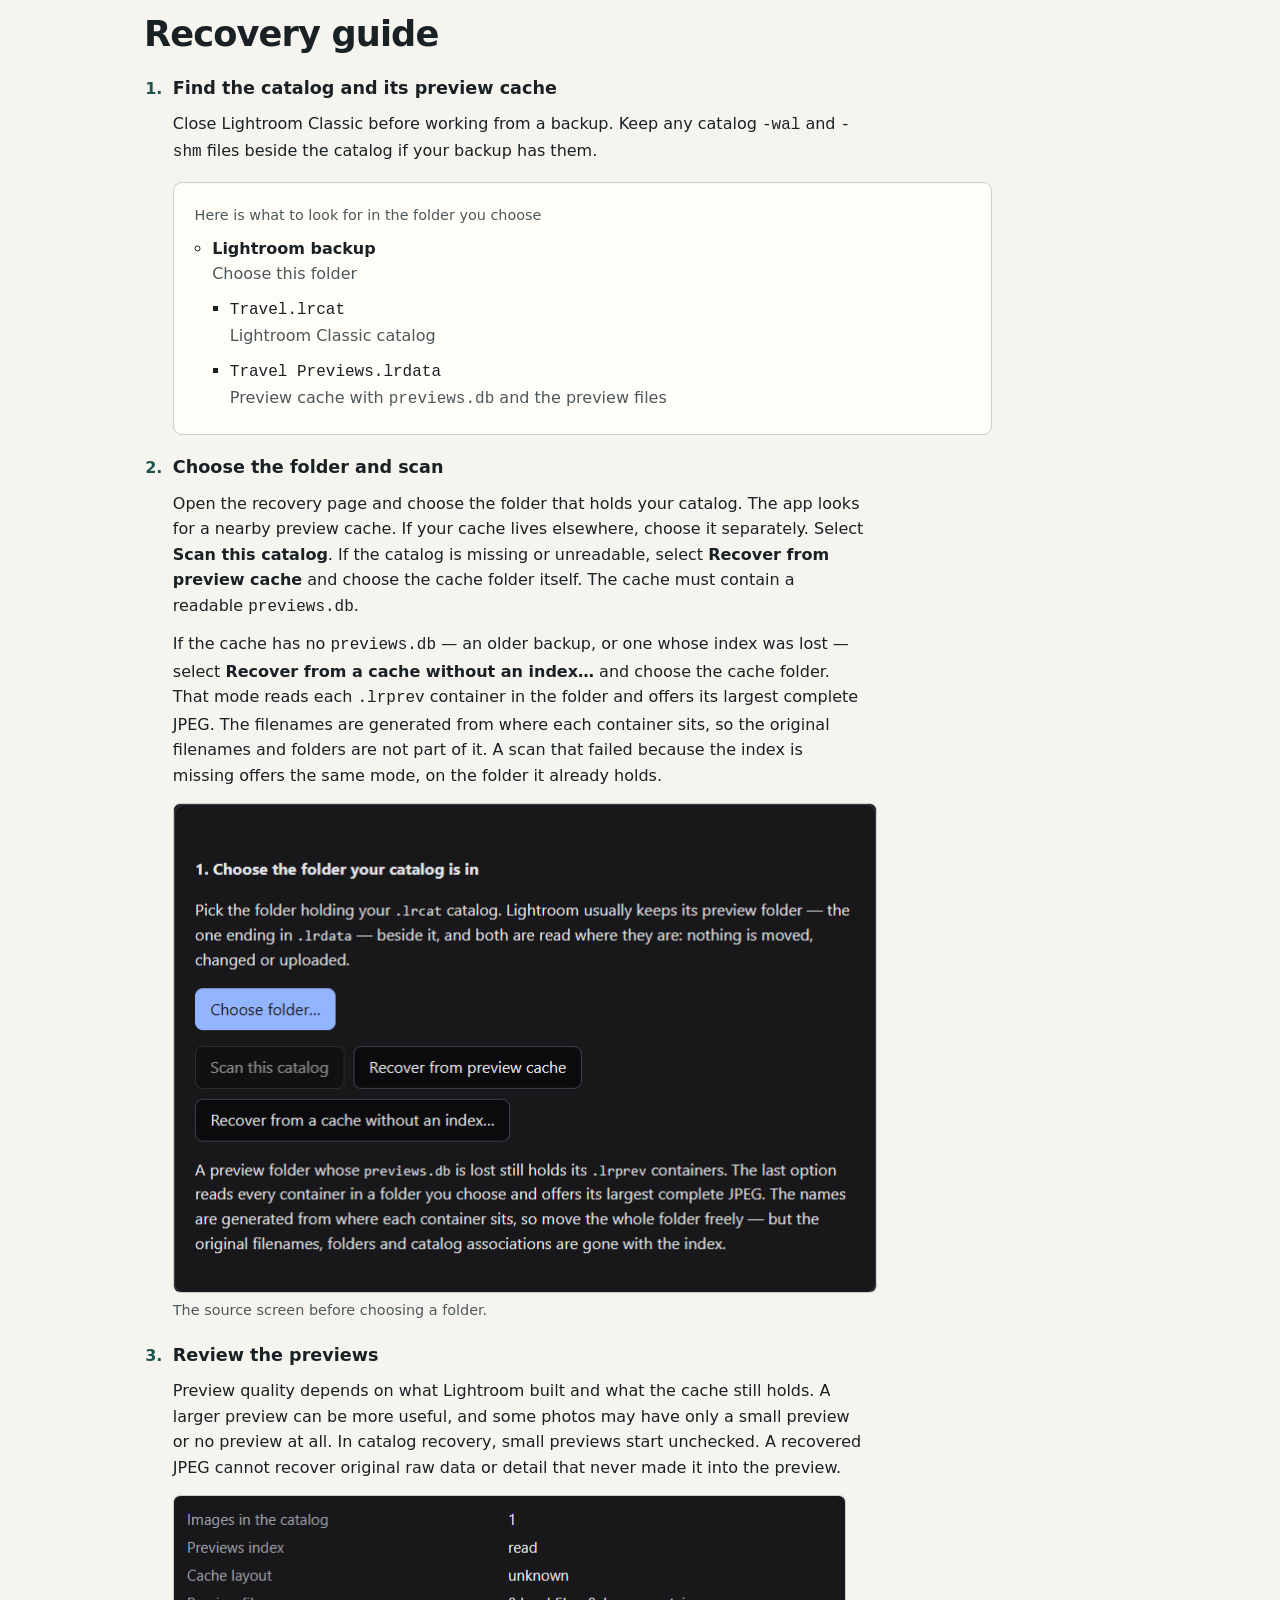
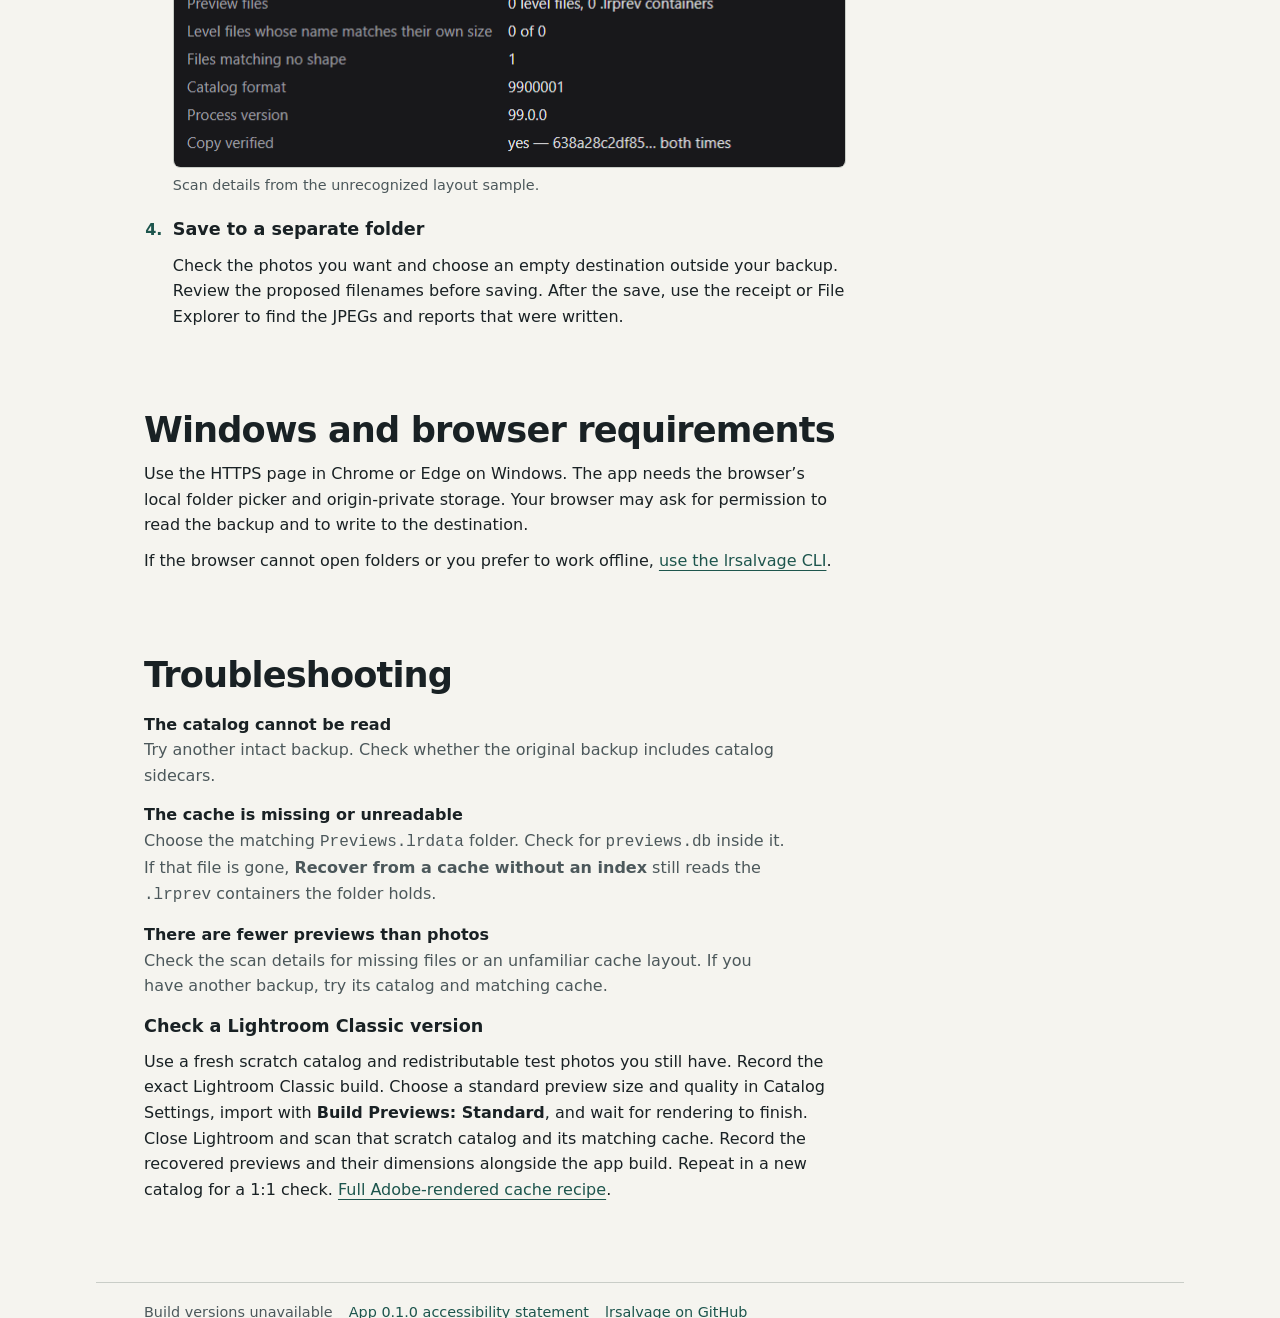
==== commit 4002570f: "feat(app): recover JPEGs from a legacy cache with no index (#198)" ====
--- a/crates/lrsalvage-app/web/launch.html
+++ b/crates/lrsalvage-app/web/launch.html
@@ -117,8 +117,17 @@
             select <strong>Recover from preview cache</strong> and choose the cache folder itself.
             The cache must contain a readable <code>previews.db</code>.
           </p>
+          <p>
+            If the cache has no <code>previews.db</code> — an older backup, or one whose index was
+            lost — select <strong>Recover from a cache without an index…</strong> and choose the
+            cache folder. That mode reads each <code>.lrprev</code> container in the folder and
+            offers its largest complete JPEG. The filenames are generated from where each
+            container sits, so the original filenames and folders are not part of it. A scan that
+            failed because the index is missing offers the same mode, on the folder it already
+            holds.
+          </p>
           <figure class="guide-shot">
-            <img src="./guide/choose-folder.png" width="704" height="307" loading="lazy" alt="Recovery source screen with Choose folder, Scan this catalog, and Recover from preview cache buttons">
+            <img src="./guide/choose-folder.png" width="704" height="490" loading="lazy" alt="Recovery source screen: Choose folder, Scan this catalog, Recover from preview cache, and Recover from a cache without an index, above a note explaining what the indexless mode can and cannot recover">
             <figcaption>The source screen before choosing a folder.</figcaption>
           </figure>
         </li>
@@ -165,7 +174,7 @@
         <dt>The catalog cannot be read</dt>
         <dd>Try another intact backup. Check whether the original backup includes catalog sidecars.</dd>
         <dt>The cache is missing or unreadable</dt>
-        <dd>Choose the matching <code>Previews.lrdata</code> folder. Check for <code>previews.db</code> inside it.</dd>
+        <dd>Choose the matching <code>Previews.lrdata</code> folder. Check for <code>previews.db</code> inside it. If that file is gone, <strong>Recover from a cache without an index</strong> still reads the <code>.lrprev</code> containers the folder holds.</dd>
         <dt>There are fewer previews than photos</dt>
         <dd>Check the scan details for missing files or an unfamiliar cache layout. If you have another backup, try its catalog and matching cache.</dd>
       </dl>
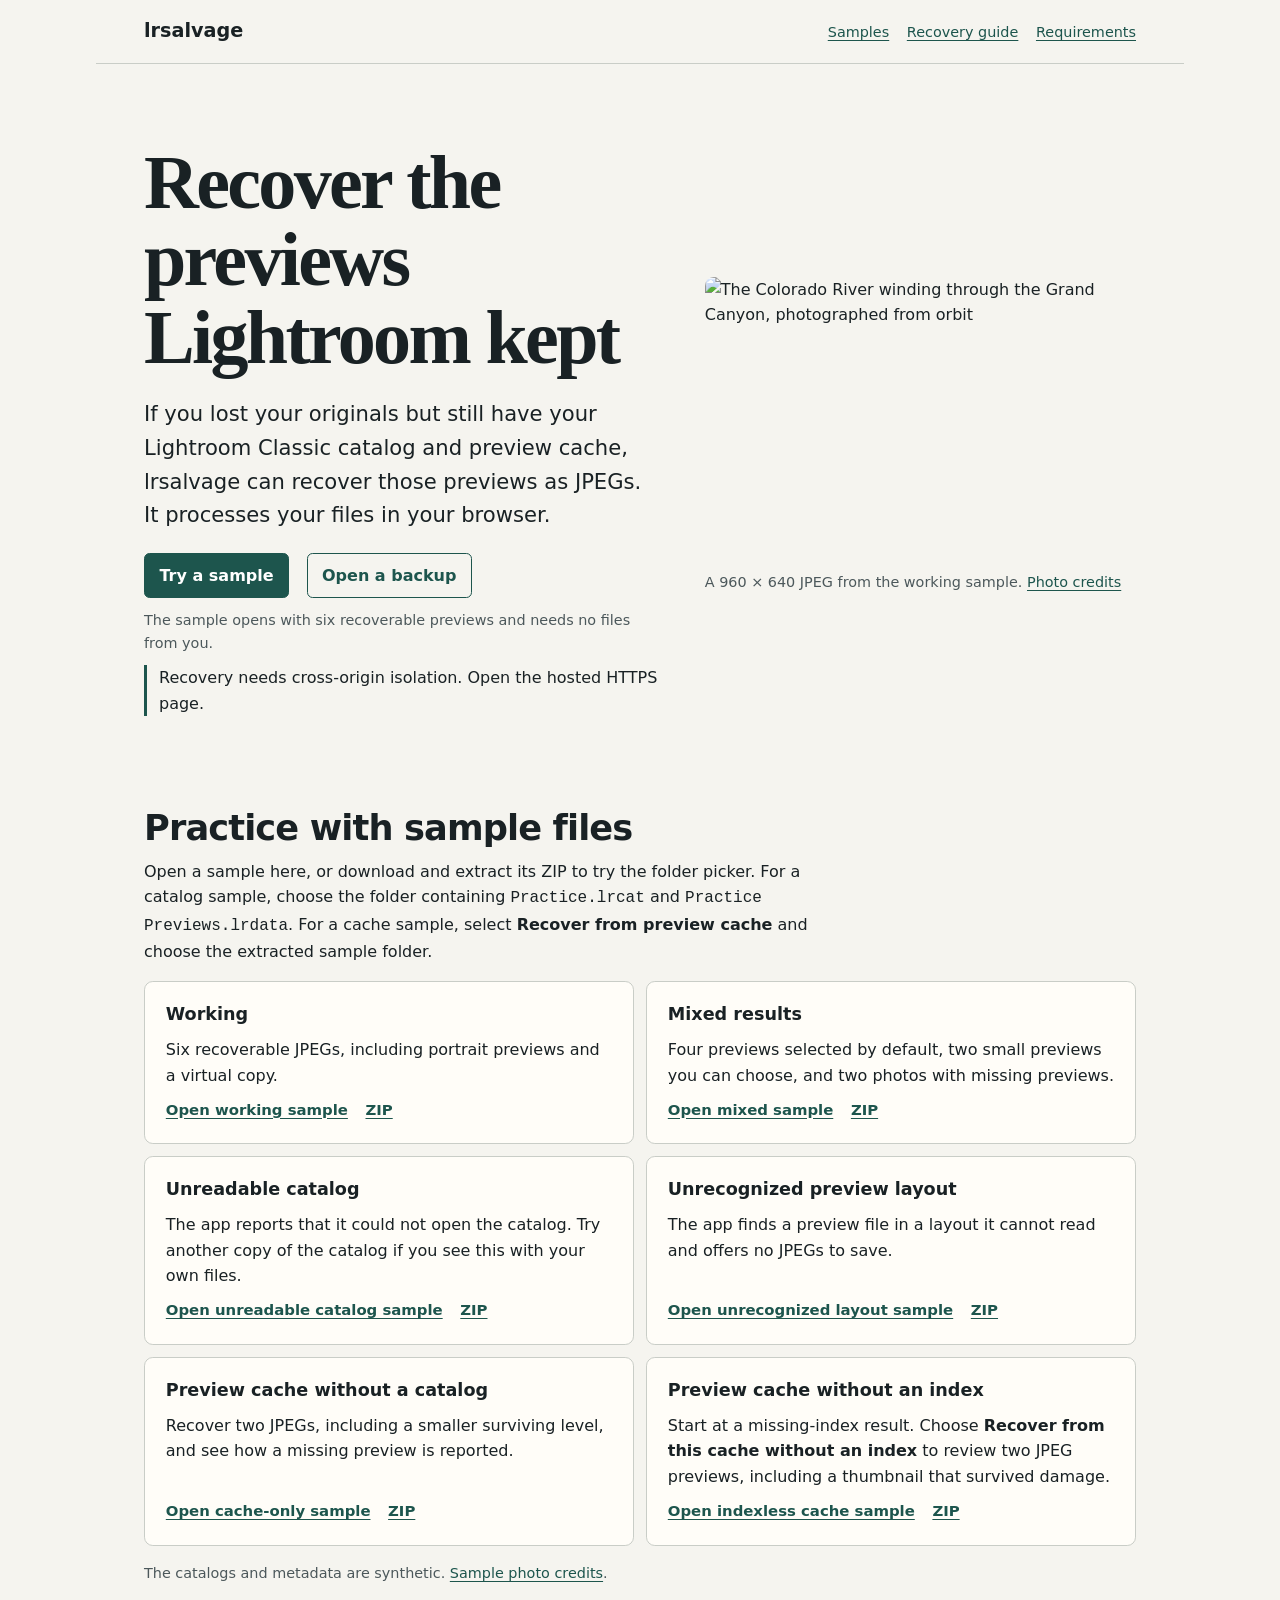
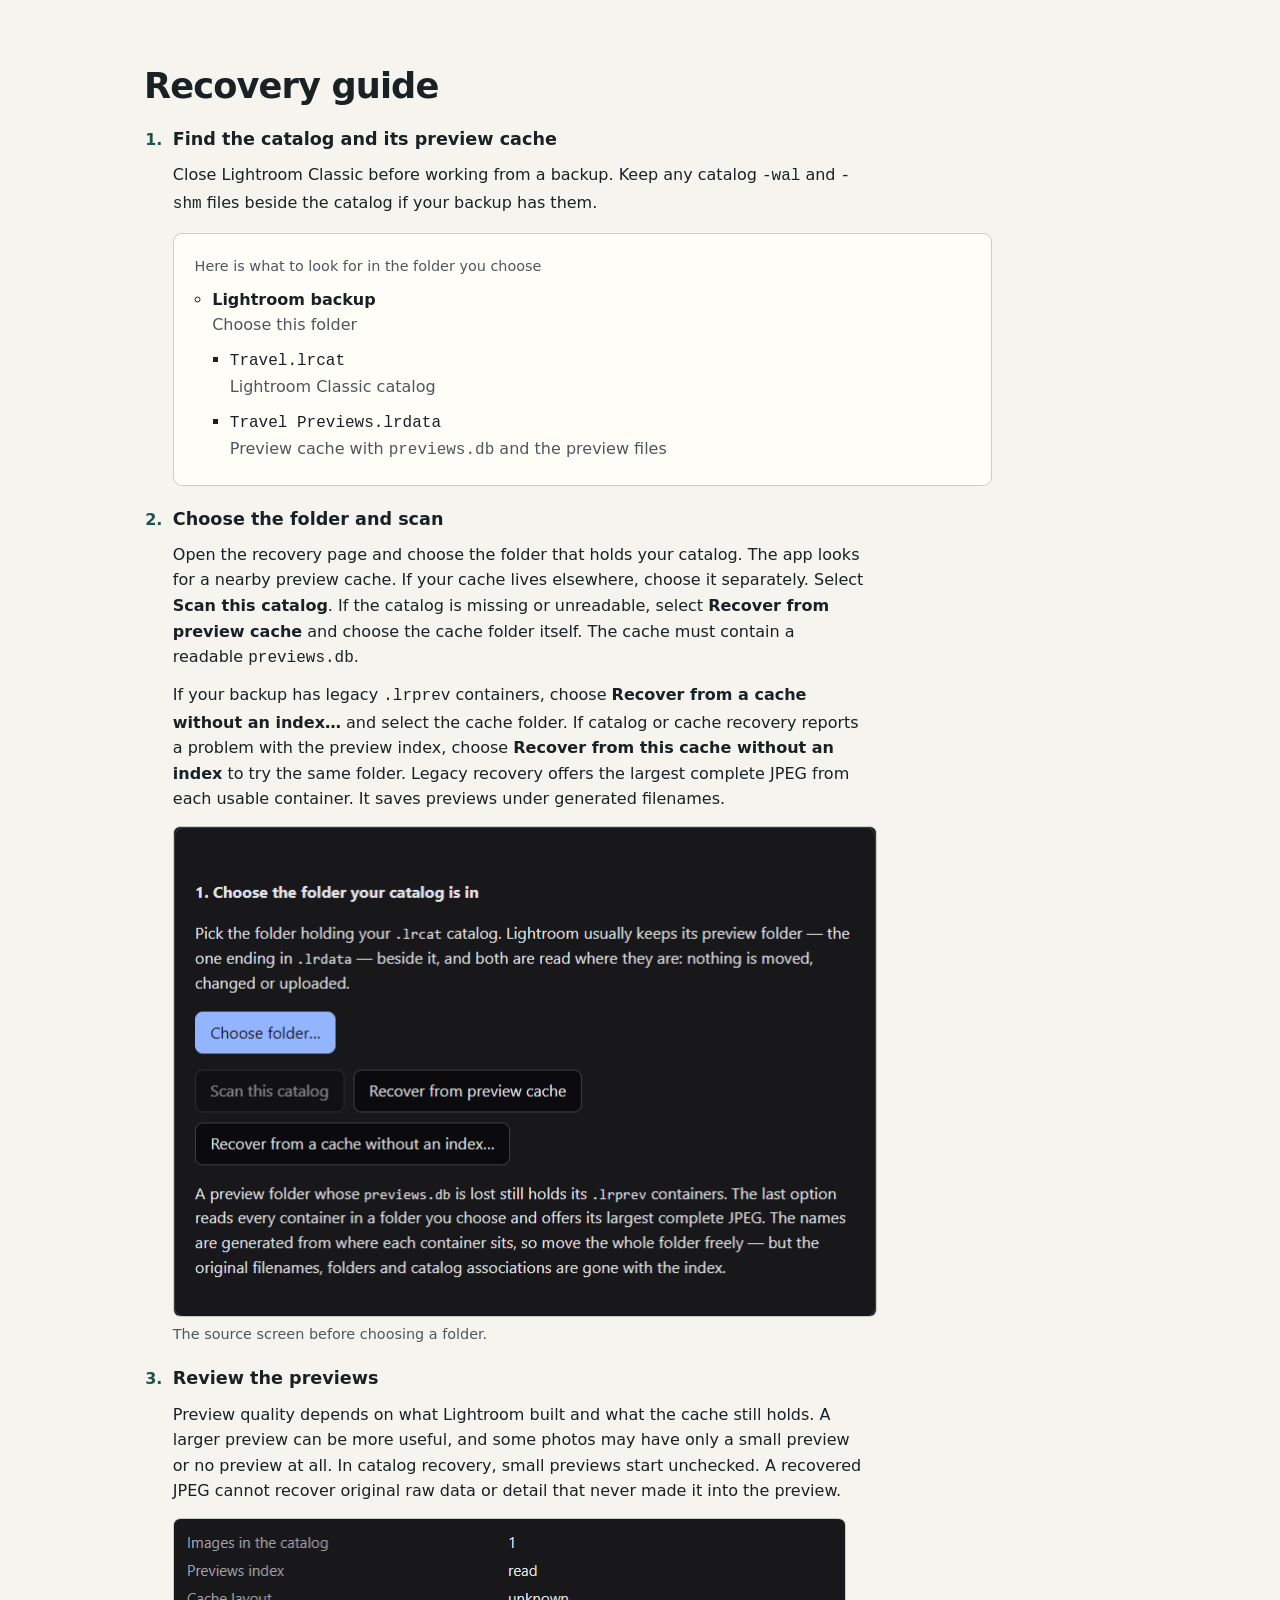
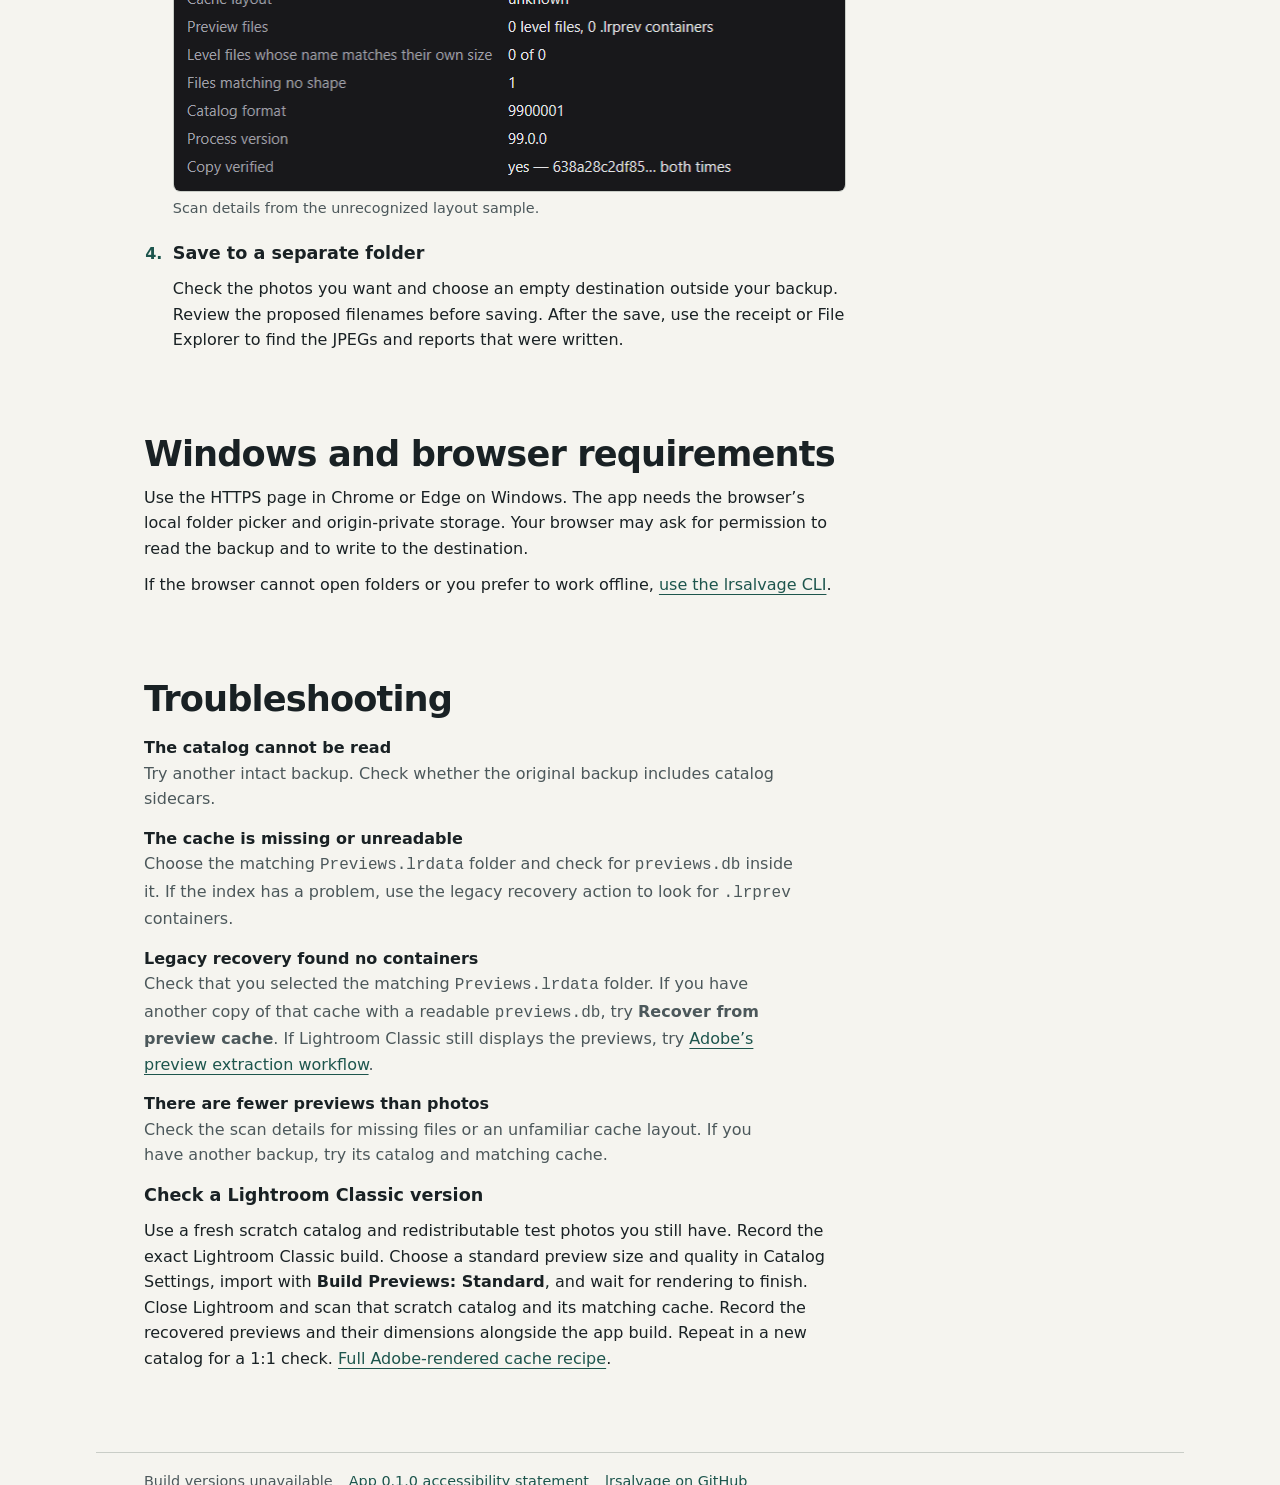
==== commit 038b66db: "feat(app): offer legacy recovery and practice after index errors (#199)" ====
--- a/crates/lrsalvage-app/web/launch.html
+++ b/crates/lrsalvage-app/web/launch.html
@@ -40,8 +40,11 @@
     </section>
 
     <section id="samples" aria-labelledby="sample-title">
-      <h2 id="sample-title">Practice with a sample catalog</h2>
-      <p>Open a sample here, or download its ZIP to try the folder picker. Extract the ZIP and choose the folder that directly contains <code>Practice.lrcat</code> and <code>Practice Previews.lrdata</code>.</p>
+      <h2 id="sample-title">Practice with sample files</h2>
+      <p>Open a sample here, or download and extract its ZIP to try the folder picker.
+        For a catalog sample, choose the folder containing <code>Practice.lrcat</code> and
+        <code>Practice Previews.lrdata</code>. For a cache sample, select
+        <strong>Recover from preview cache</strong> and choose the extracted sample folder.</p>
       <ul class="samples">
         <li>
           <h3>Working</h3>
@@ -81,6 +84,15 @@
           <div class="sample-actions">
             <a href="./recovery?sample=cache-only">Open cache-only sample</a>
             <a href="./practice/cache-only.zip" download aria-label="Download cache-only sample ZIP">ZIP</a>
+          </div>
+        </li>
+        <li>
+          <h3>Preview cache without an index</h3>
+          <p>Start at a missing-index result. Choose <strong>Recover from this cache without an index</strong>
+            to review two JPEG previews, including a thumbnail that survived damage.</p>
+          <div class="sample-actions">
+            <a href="./recovery?sample=legacy">Open indexless cache sample</a>
+            <a href="./practice/legacy.zip" download aria-label="Download indexless cache sample ZIP">ZIP</a>
           </div>
         </li>
       </ul>
@@ -118,13 +130,12 @@
             The cache must contain a readable <code>previews.db</code>.
           </p>
           <p>
-            If the cache has no <code>previews.db</code> — an older backup, or one whose index was
-            lost — select <strong>Recover from a cache without an index…</strong> and choose the
-            cache folder. That mode reads each <code>.lrprev</code> container in the folder and
-            offers its largest complete JPEG. The filenames are generated from where each
-            container sits, so the original filenames and folders are not part of it. A scan that
-            failed because the index is missing offers the same mode, on the folder it already
-            holds.
+            If your backup has legacy <code>.lrprev</code> containers, choose
+            <strong>Recover from a cache without an index…</strong> and select the cache folder.
+            If catalog or cache recovery reports a problem with the preview index, choose
+            <strong>Recover from this cache without an index</strong> to try the same folder.
+            Legacy recovery offers the largest complete JPEG from each usable container.
+            It saves previews under generated filenames.
           </p>
           <figure class="guide-shot">
             <img src="./guide/choose-folder.png" width="704" height="490" loading="lazy" alt="Recovery source screen: Choose folder, Scan this catalog, Recover from preview cache, and Recover from a cache without an index, above a note explaining what the indexless mode can and cannot recover">
@@ -174,7 +185,13 @@
         <dt>The catalog cannot be read</dt>
         <dd>Try another intact backup. Check whether the original backup includes catalog sidecars.</dd>
         <dt>The cache is missing or unreadable</dt>
-        <dd>Choose the matching <code>Previews.lrdata</code> folder. Check for <code>previews.db</code> inside it. If that file is gone, <strong>Recover from a cache without an index</strong> still reads the <code>.lrprev</code> containers the folder holds.</dd>
+        <dd>Choose the matching <code>Previews.lrdata</code> folder and check for <code>previews.db</code> inside it.
+          If the index has a problem, use the legacy recovery action to look for <code>.lrprev</code> containers.</dd>
+        <dt>Legacy recovery found no containers</dt>
+        <dd>Check that you selected the matching <code>Previews.lrdata</code> folder. If you have another copy
+          of that cache with a readable <code>previews.db</code>, try <strong>Recover from preview cache</strong>.
+          If Lightroom Classic still displays the previews, try
+          <a href="https://helpx.adobe.com/lightroom-classic/desktop/kb/extract-previews-for-lost-images-lightroom.html">Adobe’s preview extraction workflow</a>.</dd>
         <dt>There are fewer previews than photos</dt>
         <dd>Check the scan details for missing files or an unfamiliar cache layout. If you have another backup, try its catalog and matching cache.</dd>
       </dl>
